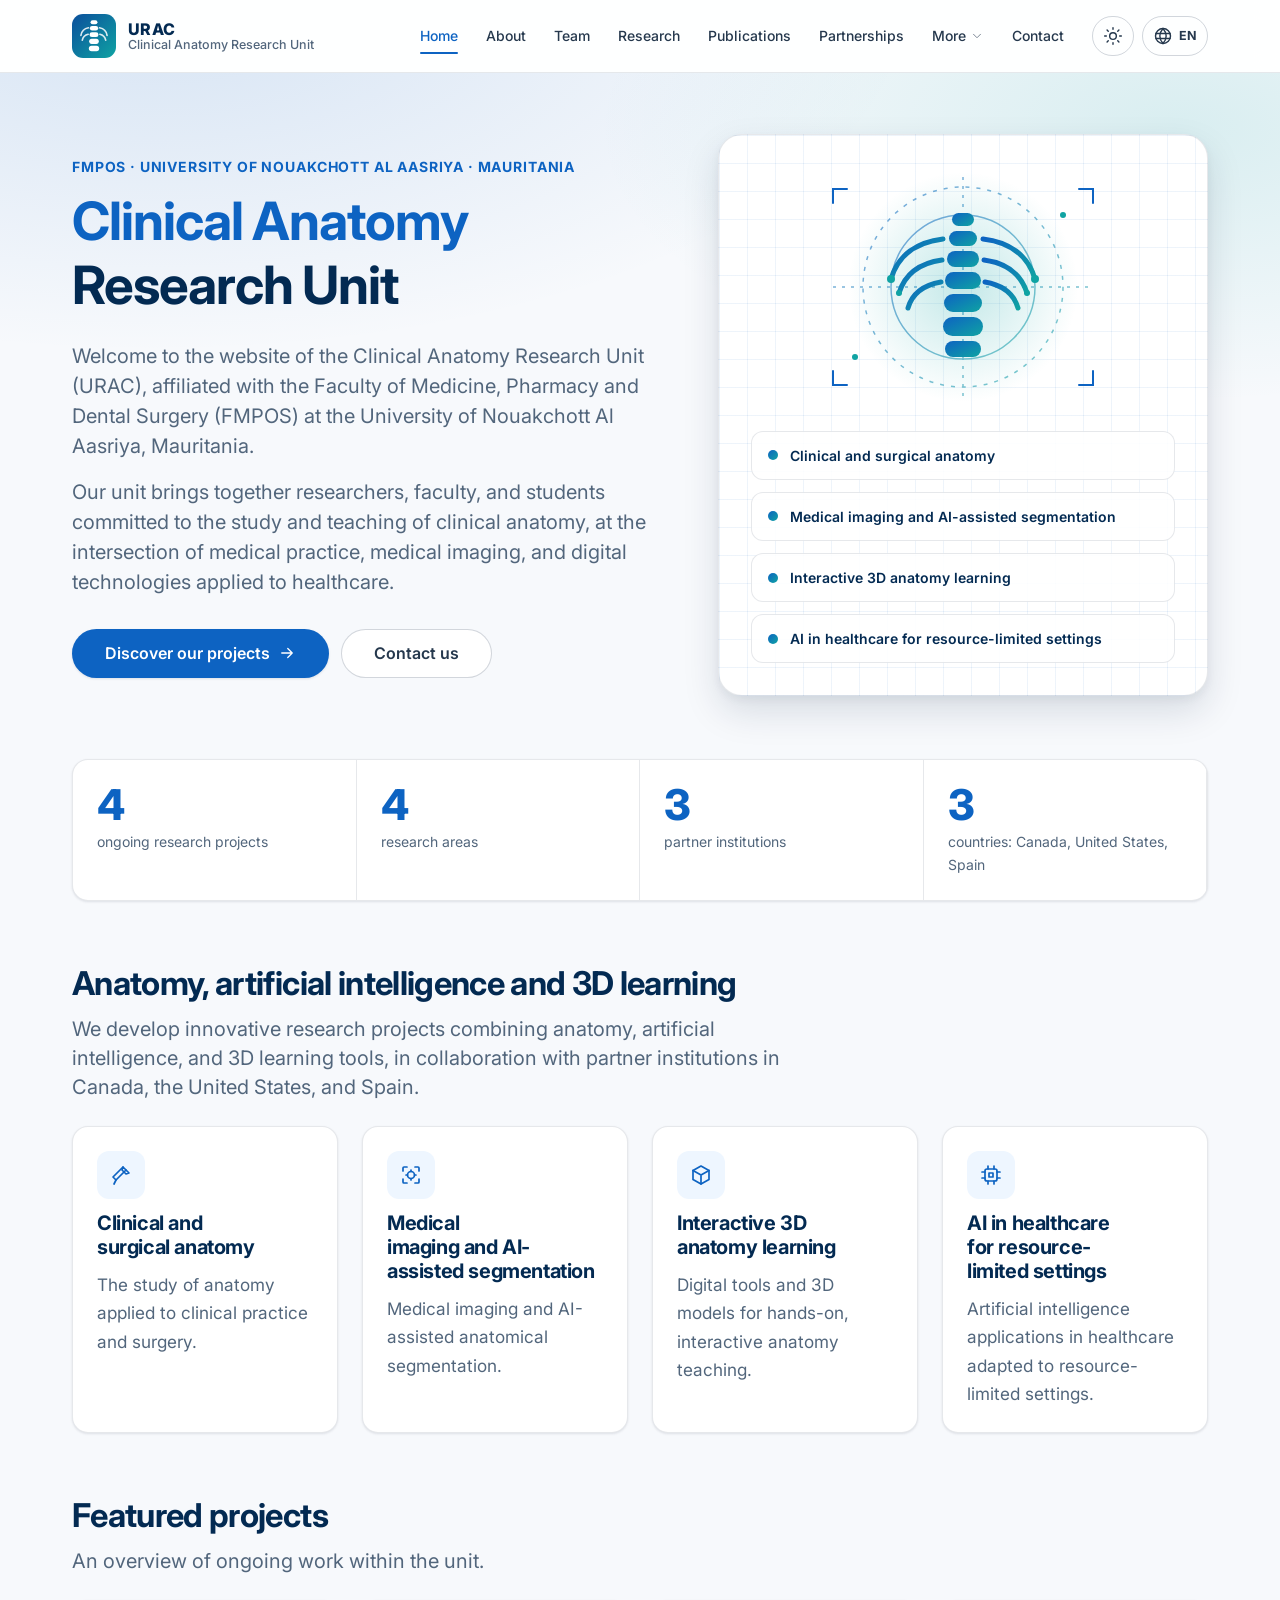
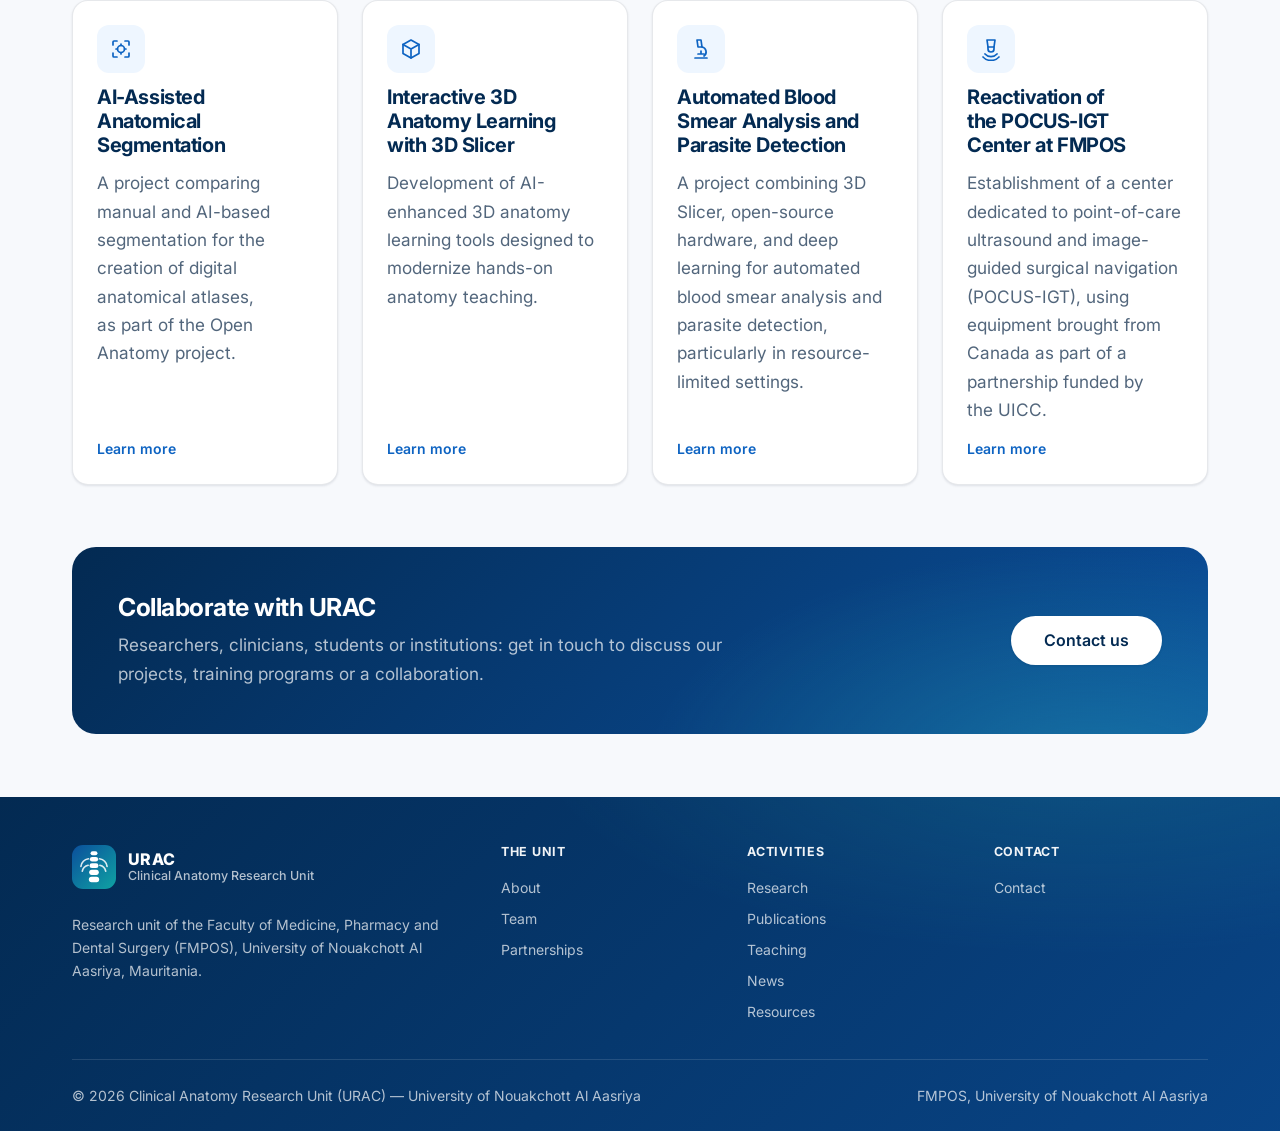
==== index.html @ b19d693f "Add bilingual (FR/EN) responsive website for URAC clinical anatomy unit Static site inspired by the " ====
<!doctype html>
<html lang="fr">
    <head>
        <meta charset="UTF-8" />
        <meta name="viewport" content="width=device-width, initial-scale=1" />
        <title>URAC — Unité de Recherche en Anatomie Clinique</title>
        <meta name="description" content="Unité de Recherche en Anatomie Clinique (URAC) — FMPOS, Université de Nouakchott Al Aasriya, Mauritanie." />
        <meta name="theme-color" content="#032a52" />
        <meta property="og:title" content="URAC — Unité de Recherche en Anatomie Clinique" />
        <meta property="og:description" content="Unité de Recherche en Anatomie Clinique (URAC) — FMPOS, Université de Nouakchott Al Aasriya, Mauritanie." />
        <link rel="icon" type="image/svg+xml" href="assets/img/favicon.svg" />
        <link rel="preconnect" href="https://fonts.googleapis.com" />
        <link rel="preconnect" href="https://fonts.gstatic.com" crossorigin />
        <link href="https://fonts.googleapis.com/css2?family=Inter:wght@400;500;600;700;800&display=swap" rel="stylesheet" />
        <link rel="stylesheet" href="assets/css/style.css" />
        <script>
            (function () {
                var theme = 'light';
                try {
                    var s = localStorage.getItem('urac_theme');
                    if (s === 'dark' || s === 'light') theme = s;
                    else if (window.matchMedia('(prefers-color-scheme: dark)').matches) theme = 'dark';
                } catch (e) {}
                document.documentElement.dataset.theme = theme;
            })();
        </script>
    </head>
    <body class="is-loading" data-page="home" data-title="home.title">
        <div id="site-header"></div>

        <main id="main" class="page">
            <section class="hero">
                <div class="container split" style="--split: 1.1fr 0.9fr">
                    <div>
                        <p class="eyebrow" data-i18n="home.eyebrow"></p>
                        <h1 class="hero__title" data-i18n="home.heroTitle"></h1>
                        <p class="hero__lead" data-i18n="home.heroLead"></p>
                        <p class="hero__lead" data-i18n="home.heroLead2"></p>
                        <div class="cluster">
                            <a class="btn" href="research.html"><span data-i18n="home.ctaProjects"></span><span data-icon="arrow"></span></a>
                            <a class="btn-ghost" href="contact.html" data-i18n="home.ctaContact"></a>
                        </div>
                    </div>
                    <aside class="hero-panel" aria-labelledby="panel-title">
                        <img class="hero-panel__art" src="assets/img/hero.svg" alt="" width="340" height="240" />
                        <h2 id="panel-title" class="visually-hidden" data-i18n="home.panelTitle"></h2>
                        <ul class="hero-panel__list">
                            <li><span class="dot"></span><span data-i18n="about.axes.a1.title"></span></li>
                            <li><span class="dot"></span><span data-i18n="about.axes.a2.title"></span></li>
                            <li><span class="dot"></span><span data-i18n="about.axes.a3.title"></span></li>
                            <li><span class="dot"></span><span data-i18n="about.axes.a4.title"></span></li>
                        </ul>
                    </aside>
                </div>
            </section>

            <div class="container">
                <section class="section reveal">
                    <ul class="stat-strip">
                        <li><span class="stat-strip__value">4</span><span class="stat-strip__label" data-i18n="home.stats.projects"></span></li>
                        <li><span class="stat-strip__value">4</span><span class="stat-strip__label" data-i18n="home.stats.axes"></span></li>
                        <li><span class="stat-strip__value">3</span><span class="stat-strip__label" data-i18n="home.stats.partners"></span></li>
                        <li><span class="stat-strip__value">3</span><span class="stat-strip__label" data-i18n="home.stats.countries"></span></li>
                    </ul>
                </section>

                <section class="section">
                    <div class="section__head">
                        <h2 class="section__title" data-i18n="home.introTitle"></h2>
                        <p class="section__lead" data-i18n="home.introLead"></p>
                    </div>
                    <div class="grid" style="--col-min: 15rem">
                        <article class="card reveal">
                            <span class="card__icon" data-icon="scalpel"></span>
                            <h3 class="card__title" data-i18n="about.axes.a1.title"></h3>
                            <p class="card__text" data-i18n="about.axes.a1.text"></p>
                        </article>
                        <article class="card reveal">
                            <span class="card__icon" data-icon="scan"></span>
                            <h3 class="card__title" data-i18n="about.axes.a2.title"></h3>
                            <p class="card__text" data-i18n="about.axes.a2.text"></p>
                        </article>
                        <article class="card reveal">
                            <span class="card__icon" data-icon="cube"></span>
                            <h3 class="card__title" data-i18n="about.axes.a3.title"></h3>
                            <p class="card__text" data-i18n="about.axes.a3.text"></p>
                        </article>
                        <article class="card reveal">
                            <span class="card__icon" data-icon="ai"></span>
                            <h3 class="card__title" data-i18n="about.axes.a4.title"></h3>
                            <p class="card__text" data-i18n="about.axes.a4.text"></p>
                        </article>
                    </div>
                </section>

                <section class="section">
                    <div class="section__head">
                        <h2 class="section__title" data-i18n="home.projectsTitle"></h2>
                        <p class="section__lead" data-i18n="home.projectsLead"></p>
                    </div>
                    <div class="grid" style="--col-min: 16rem">
                        <a class="card reveal" href="research.html">
                            <span class="card__icon" data-icon="scan"></span>
                            <h3 class="card__title" data-i18n="research.p1.title"></h3>
                            <p class="card__text" data-i18n="research.p1.text"></p>
                            <span class="card__more" data-i18n="common.learnMore"></span>
                        </a>
                        <a class="card reveal" href="research.html">
                            <span class="card__icon" data-icon="cube"></span>
                            <h3 class="card__title" data-i18n="research.p2.title"></h3>
                            <p class="card__text" data-i18n="research.p2.text"></p>
                            <span class="card__more" data-i18n="common.learnMore"></span>
                        </a>
                        <a class="card reveal" href="research.html">
                            <span class="card__icon" data-icon="microscope"></span>
                            <h3 class="card__title" data-i18n="research.p3.title"></h3>
                            <p class="card__text" data-i18n="research.p3.text"></p>
                            <span class="card__more" data-i18n="common.learnMore"></span>
                        </a>
                        <a class="card reveal" href="research.html">
                            <span class="card__icon" data-icon="ultrasound"></span>
                            <h3 class="card__title" data-i18n="research.p4.title"></h3>
                            <p class="card__text" data-i18n="research.p4.text"></p>
                            <span class="card__more" data-i18n="common.learnMore"></span>
                        </a>
                    </div>
                </section>

                <section class="section reveal">
                    <div class="cta-band">
                        <div>
                            <h2 data-i18n="home.ctaTitle"></h2>
                            <p data-i18n="home.ctaText"></p>
                        </div>
                        <a class="btn" href="contact.html" data-i18n="home.ctaButton"></a>
                    </div>
                </section>
            </div>
        </main>

        <div id="site-footer"></div>

        <script src="assets/js/config.js"></script>
        <script src="assets/js/i18n.js"></script>
        <script src="assets/js/main.js"></script>
    </body>
</html>
---- assets/css/style.css ----
/* ==========================================================================
   URAC — Clinical Anatomy Research Unit
   Design tokens, layout and components
   ========================================================================== */

:root {
    --navy-950: #021a33;
    --navy-900: #032a52;
    --navy-800: #0a3a6b;
    --blue-700: #0b4f9c;
    --blue-600: #0d63c2;
    --blue-300: #8cc3ff;
    --blue-200: #bcdcff;
    --blue-50: #eef6ff;
    --teal-500: #0fa3a3;
    --teal-400: #2fc4c0;
    --coral-500: #d9534f;

    color-scheme: light;

    --color-bg: #f7f9fc;
    --color-bg-subtle: #eef2f7;
    --color-surface: #ffffff;
    --color-surface-raised: #ffffff;
    --color-border: rgb(10 30 60 / 10%);
    --color-border-strong: rgb(10 30 60 / 18%);
    --color-text: #25384d;
    --color-text-muted: #52667c;
    --color-text-subtle: #6b7c90;
    --color-heading: var(--navy-900);
    --color-primary: var(--blue-600);
    --color-primary-hover: var(--blue-700);
    --color-primary-contrast: #ffffff;
    --color-primary-soft: var(--blue-50);
    --color-primary-soft-border: rgb(13 99 194 / 24%);
    --color-accent: var(--teal-500);
    --color-focus: #3b8bf6;
    --color-band: var(--navy-900);
    --color-band-2: var(--blue-700);
    --color-band-text: rgb(255 255 255 / 94%);
    --color-band-text-muted: rgb(255 255 255 / 70%);
    --color-grid-line: rgb(13 99 194 / 7%);
    --color-placeholder: #9a6a00;

    --shadow-xs: 0 1px 2px rgb(10 30 60 / 5%);
    --shadow-sm: 0 1px 3px rgb(10 30 60 / 7%), 0 1px 2px rgb(10 30 60 / 4%);
    --shadow-md: 0 6px 16px rgb(10 30 60 / 9%), 0 2px 4px rgb(10 30 60 / 4%);
    --shadow-lg: 0 16px 36px rgb(10 30 60 / 13%), 0 4px 8px rgb(10 30 60 / 5%);

    --font-sans: 'Inter', 'Segoe UI', system-ui, -apple-system, 'Noto Sans', sans-serif;

    --text-xs: 0.78rem;
    --text-sm: 0.875rem;
    --text-base: 1rem;
    --text-md: clamp(1rem, 0.96rem + 0.2vw, 1.075rem);
    --text-lg: clamp(1.1rem, 1.05rem + 0.28vw, 1.25rem);
    --text-xl: clamp(1.25rem, 1.15rem + 0.55vw, 1.55rem);
    --text-2xl: clamp(1.5rem, 1.3rem + 1vw, 2.05rem);
    --text-3xl: clamp(1.8rem, 1.45rem + 1.75vw, 2.65rem);
    --text-4xl: clamp(2rem, 1.5rem + 2.6vw, 3.3rem);

    --measure: 68ch;
    --space-1: 0.25rem;
    --space-2: 0.5rem;
    --space-3: 0.75rem;
    --space-4: 1rem;
    --space-5: 1.5rem;
    --space-6: 2rem;
    --space-7: 2.5rem;
    --space-8: 3rem;
    --section-gap: clamp(2.25rem, 1.5rem + 3vw, 4rem);
    --page-gutter: clamp(1rem, 0.6rem + 2vw, 2rem);

    --radius-sm: 8px;
    --radius-md: 12px;
    --radius-lg: 16px;
    --radius-xl: 24px;
    --radius-pill: 999px;

    --ease-out: cubic-bezier(0.22, 1, 0.36, 1);
    --fast: 140ms;
    --base: 220ms;
    --slow: 320ms;

    --navbar-height: 72px;
}

:root[data-theme='dark'] {
    color-scheme: dark;

    --color-bg: #07111f;
    --color-bg-subtle: #0c1a2d;
    --color-surface: #101f35;
    --color-surface-raised: #15263f;
    --color-border: rgb(148 170 200 / 17%);
    --color-border-strong: rgb(148 170 200 / 30%);
    --color-text: #dbe6f3;
    --color-text-muted: #a2b4c9;
    --color-text-subtle: #8b9db3;
    --color-heading: #eef4fb;
    --color-primary: var(--blue-300);
    --color-primary-hover: var(--blue-200);
    --color-primary-contrast: var(--navy-950);
    --color-primary-soft: rgb(140 195 255 / 12%);
    --color-primary-soft-border: rgb(140 195 255 / 30%);
    --color-accent: var(--teal-400);
    --color-band: #050d18;
    --color-band-2: #0b2a4d;
    --color-grid-line: rgb(140 195 255 / 7%);
    --color-placeholder: #f2c14e;

    --shadow-xs: 0 1px 2px rgb(0 0 0 / 40%);
    --shadow-sm: 0 1px 3px rgb(0 0 0 / 45%);
    --shadow-md: 0 6px 16px rgb(0 0 0 / 50%);
    --shadow-lg: 0 16px 36px rgb(0 0 0 / 55%);
}

/* ---------- Base ---------- */

*,
*::before,
*::after {
    box-sizing: border-box;
}

html {
    scroll-padding-top: calc(var(--navbar-height) + var(--space-4));
    -webkit-text-size-adjust: 100%;
}

body {
    display: flex;
    flex-direction: column;
    min-height: 100vh;
    min-height: 100svh;
    margin: 0;
    overflow-x: hidden;
    background-color: var(--color-bg);
    color: var(--color-text);
    font-family: var(--font-sans);
    font-size: var(--text-md);
    line-height: 1.65;
    -webkit-font-smoothing: antialiased;
}

body.is-loading main {
    opacity: 0;
}

main {
    transition: opacity var(--base) var(--ease-out);
}

h1,
h2,
h3,
h4 {
    margin: 0 0 var(--space-4);
    color: var(--color-heading);
    font-weight: 700;
    line-height: 1.2;
    letter-spacing: -0.02em;
    text-wrap: balance;
}

h1 { font-size: var(--text-3xl); }
h2 { font-size: var(--text-2xl); }
h3 { font-size: var(--text-lg); }

p {
    margin: 0 0 var(--space-4);
    text-wrap: pretty;
}

p:last-child {
    margin-bottom: 0;
}

a {
    color: var(--color-primary);
    text-decoration: none;
    transition: color var(--fast) var(--ease-out);
}

a:hover {
    color: var(--color-primary-hover);
    text-decoration: underline;
    text-underline-offset: 0.2em;
}

img,
svg {
    display: block;
    max-width: 100%;
}

button,
input,
textarea,
select {
    font: inherit;
    color: inherit;
}

button {
    cursor: pointer;
}

:focus-visible {
    border-radius: 4px;
    outline: 2px solid var(--color-focus);
    outline-offset: 2px;
}

::selection {
    background-color: color-mix(in srgb, var(--color-primary) 22%, transparent);
}

.skip-link {
    position: absolute;
    top: var(--space-2);
    left: var(--space-2);
    z-index: 3000;
    padding: var(--space-3) var(--space-5);
    border-radius: var(--radius-sm);
    background: var(--color-primary);
    color: var(--color-primary-contrast);
    font-weight: 600;
    transform: translateY(-200%);
    transition: transform var(--base) var(--ease-out);
}

.skip-link:focus-visible {
    color: var(--color-primary-contrast);
    transform: translateY(0);
}

.visually-hidden {
    position: absolute !important;
    width: 1px;
    height: 1px;
    overflow: hidden;
    clip-path: inset(50%);
    white-space: nowrap;
}

.placeholder {
    color: var(--color-placeholder);
    font-style: italic;
}

/* ---------- Layout ---------- */

.container {
    width: 100%;
    max-width: 1200px;
    margin-inline: auto;
    padding-inline: var(--page-gutter);
}

.page {
    flex: 1 0 auto;
    padding-bottom: var(--section-gap);
}

.section {
    margin-bottom: var(--section-gap);
}

.section:last-child {
    margin-bottom: 0;
}

.section__head {
    max-width: var(--measure);
    margin-bottom: var(--space-5);
}

.section__title {
    margin-bottom: var(--space-3);
}

.section__lead {
    margin: 0;
    color: var(--color-text-muted);
    font-size: var(--text-lg);
    line-height: 1.45;
}

.eyebrow {
    display: inline-block;
    margin-bottom: var(--space-3);
    color: var(--color-primary);
    font-size: var(--text-sm);
    font-weight: 700;
    letter-spacing: 0.06em;
    text-transform: uppercase;
}

.prose {
    max-width: var(--measure);
}

.cluster {
    display: flex;
    flex-wrap: wrap;
    align-items: center;
    gap: var(--space-3);
}

.grid {
    display: grid;
    gap: var(--space-5);
    grid-template-columns: repeat(auto-fill, minmax(min(var(--col-min, 17rem), 100%), 1fr));
}

.split {
    display: grid;
    align-items: center;
    gap: clamp(1.5rem, 1rem + 2.5vw, 3.5rem);
}

@media (min-width: 62em) {
    .split {
        grid-template-columns: var(--split, 1fr 1fr);
    }

    .split--top {
        align-items: start;
    }
}

/* ---------- Navbar ---------- */

.app-navbar {
    position: sticky;
    top: 0;
    z-index: 1100;
    border-bottom: 1px solid var(--color-border);
    background-color: color-mix(in srgb, var(--color-surface) 88%, transparent);
    backdrop-filter: saturate(180%) blur(12px);
    -webkit-backdrop-filter: saturate(180%) blur(12px);
}

.app-navbar__inner {
    display: flex;
    align-items: center;
    gap: var(--space-4);
    min-height: var(--navbar-height);
    padding-block: var(--space-2);
}

.brand {
    display: inline-flex;
    flex-shrink: 0;
    align-items: center;
    gap: var(--space-3);
    margin-right: auto;
    color: var(--color-heading);
}

.brand:hover {
    color: var(--color-heading);
    text-decoration: none;
}

.brand img {
    width: 44px;
    height: 44px;
}

.brand__wordmark {
    display: flex;
    flex-direction: column;
    font-size: var(--text-base);
    font-weight: 800;
    line-height: 1.15;
    letter-spacing: 0.02em;
}

.brand__wordmark span:last-child {
    max-width: 17rem;
    color: var(--color-text-muted);
    font-size: var(--text-xs);
    font-weight: 500;
    letter-spacing: 0;
}

.app-navbar__nav {
    display: flex;
    align-items: center;
    gap: var(--space-1);
    margin: 0;
    padding: 0;
    list-style: none;
}

.nav-link {
    position: relative;
    display: flex;
    align-items: center;
    gap: var(--space-1);
    width: 100%;
    padding: var(--space-2) var(--space-3);
    border: 0;
    border-radius: var(--radius-sm);
    background: none;
    color: var(--color-text);
    font-size: var(--text-sm);
    font-weight: 500;
    white-space: nowrap;
    transition:
        color var(--fast) var(--ease-out),
        background-color var(--fast) var(--ease-out);
}

.nav-link:hover {
    background-color: var(--color-primary-soft);
    color: var(--color-primary);
    text-decoration: none;
}

.nav-link::after {
    position: absolute;
    right: var(--space-3);
    bottom: 2px;
    left: var(--space-3);
    height: 2px;
    border-radius: 2px;
    background-color: var(--color-primary);
    content: '';
    opacity: 0;
    transform: scaleX(0.4);
    transition:
        opacity var(--base) var(--ease-out),
        transform var(--base) var(--ease-out);
}

.nav-link[aria-current='page'] {
    color: var(--color-primary);
}

.nav-link[aria-current='page']::after {
    opacity: 1;
    transform: scaleX(1);
}

.nav-link svg {
    width: 14px;
    height: 14px;
    opacity: 0.6;
    transition: transform var(--fast) var(--ease-out);
}

.nav-link[aria-expanded='true'] svg {
    transform: rotate(180deg);
}

.app-navbar__actions {
    display: flex;
    align-items: center;
    gap: var(--space-2);
}

.icon-button {
    display: inline-flex;
    flex-shrink: 0;
    align-items: center;
    justify-content: center;
    gap: 6px;
    min-width: 40px;
    height: 40px;
    padding: 0 10px;
    border: 1px solid var(--color-border-strong);
    border-radius: var(--radius-pill);
    background: transparent;
    color: var(--color-text);
    font-size: var(--text-xs);
    font-weight: 700;
    line-height: 0;
    transition:
        border-color var(--fast) var(--ease-out),
        background-color var(--fast) var(--ease-out),
        color var(--fast) var(--ease-out);
}

.icon-button:hover {
    border-color: var(--color-primary);
    background-color: var(--color-primary-soft);
    color: var(--color-primary);
}

.icon-button svg {
    width: 20px;
    height: 20px;
}

.theme-toggle .icon-moon,
:root[data-theme='dark'] .theme-toggle .icon-sun {
    display: none;
}

:root[data-theme='dark'] .theme-toggle .icon-moon {
    display: block;
}

.dropdown {
    position: relative;
}

.menu {
    position: absolute;
    top: calc(100% + var(--space-2));
    right: 0;
    z-index: 1200;
    display: none;
    min-width: 12rem;
    margin: 0;
    padding: var(--space-2);
    border: 1px solid var(--color-border);
    border-radius: var(--radius-md);
    background-color: var(--color-surface-raised);
    box-shadow: var(--shadow-lg);
    list-style: none;
    animation: menu-in var(--base) var(--ease-out);
}

.menu[data-open='true'] {
    display: block;
}

.menu--left {
    right: auto;
    left: 0;
    min-width: 15rem;
}

@keyframes menu-in {
    from { opacity: 0; transform: translateY(-6px); }
    to { opacity: 1; transform: translateY(0); }
}

.menu__item {
    display: flex;
    align-items: center;
    gap: var(--space-3);
    width: 100%;
    padding: var(--space-2) var(--space-3);
    border: 0;
    border-radius: var(--radius-sm);
    background: none;
    color: var(--color-text);
    font-size: var(--text-sm);
    text-align: start;
}

.menu__item:hover,
.menu__item[aria-current='page'],
.menu__item[aria-checked='true'] {
    background-color: var(--color-primary-soft);
    color: var(--color-primary);
    text-decoration: none;
}

.menu__item[aria-checked='true'],
.menu__item[aria-current='page'] {
    font-weight: 600;
}

.menu__check {
    width: 16px;
    height: 16px;
    margin-left: auto;
    opacity: 0;
}

.menu__item[aria-checked='true'] .menu__check {
    opacity: 1;
}

.nav-toggle {
    display: none;
}

@media (min-width: 72em) {
    .app-navbar__collapse {
        display: flex;
    }

    .app-navbar__collapse > div {
        display: contents;
    }
}

@media (max-width: 71.99em) {
    .nav-toggle {
        display: inline-flex;
    }

    .app-navbar__collapse {
        position: absolute;
        top: 100%;
        right: 0;
        left: 0;
        display: grid;
        grid-template-rows: 0fr;
        max-height: calc(100svh - var(--navbar-height));
        overflow-y: auto;
        border-bottom: 1px solid transparent;
        background-color: var(--color-surface);
        transition:
            grid-template-rows var(--slow) var(--ease-out),
            border-color var(--slow) var(--ease-out);
    }

    .app-navbar__collapse > div {
        overflow: hidden;
    }

    .app-navbar__collapse[data-open='true'] {
        border-bottom-color: var(--color-border);
        box-shadow: var(--shadow-lg);
        grid-template-rows: 1fr;
    }

    .app-navbar__nav {
        flex-direction: column;
        align-items: stretch;
        gap: 0;
        padding: var(--space-3) var(--page-gutter) var(--space-5);
    }

    .nav-link {
        padding: var(--space-3);
        font-size: var(--text-base);
    }

    .nav-link::after {
        display: none;
    }

    .nav-link[aria-current='page'] {
        background-color: var(--color-primary-soft);
    }

    .menu--left {
        position: static;
        min-width: 0;
        margin: var(--space-1) 0 0 var(--space-4);
        box-shadow: none;
        animation: none;
    }
}

@media (max-width: 30em) {
    .brand__wordmark span:last-child {
        display: none;
    }

    .brand img {
        width: 38px;
        height: 38px;
    }
}

/* ---------- Buttons ---------- */

.btn,
.btn-ghost {
    display: inline-flex;
    align-items: center;
    justify-content: center;
    gap: var(--space-2);
    padding: var(--space-3) var(--space-6);
    border: 1px solid transparent;
    border-radius: var(--radius-pill);
    font-size: var(--text-base);
    font-weight: 600;
    line-height: 1.4;
    transition:
        background-color var(--fast) var(--ease-out),
        border-color var(--fast) var(--ease-out),
        color var(--fast) var(--ease-out),
        transform var(--fast) var(--ease-out),
        box-shadow var(--fast) var(--ease-out);
}

.btn {
    background-color: var(--color-primary);
    box-shadow: var(--shadow-sm);
    color: var(--color-primary-contrast);
}

.btn:hover {
    background-color: var(--color-primary-hover);
    box-shadow: var(--shadow-md);
    color: var(--color-primary-contrast);
    text-decoration: none;
    transform: translateY(-2px);
}

.btn-ghost {
    border-color: var(--color-border-strong);
    background-color: var(--color-surface);
    color: var(--color-text);
}

.btn-ghost:hover {
    border-color: var(--color-primary);
    color: var(--color-primary);
    text-decoration: none;
    transform: translateY(-2px);
}

.btn svg,
.btn-ghost svg {
    width: 18px;
    height: 18px;
}

@media (max-width: 30em) {
    .cluster > .btn,
    .cluster > .btn-ghost {
        flex: 1 1 100%;
    }
}

/* ---------- Hero ---------- */

.hero {
    padding-block: clamp(2rem, 1.4rem + 3vw, 4rem) var(--section-gap);
    background:
        radial-gradient(70rem 32rem at 12% -10%, color-mix(in srgb, var(--color-primary) 14%, transparent), transparent 68%),
        radial-gradient(55rem 26rem at 92% 8%, color-mix(in srgb, var(--color-accent) 13%, transparent), transparent 66%);
}

.hero__title {
    margin-bottom: var(--space-5);
    font-size: var(--text-4xl);
}

.hero__title span {
    color: var(--color-primary);
}

.hero__lead {
    max-width: 60ch;
    margin-bottom: var(--space-4);
    color: var(--color-text-muted);
    font-size: var(--text-lg);
    line-height: 1.5;
}

.hero .cluster {
    margin-top: var(--space-6);
}

.hero-panel {
    position: relative;
    padding: clamp(1.25rem, 1rem + 1.5vw, 2rem);
    overflow: hidden;
    border: 1px solid var(--color-border);
    border-radius: var(--radius-xl);
    background:
        linear-gradient(var(--color-grid-line) 1px, transparent 1px) 0 0 / 28px 28px,
        linear-gradient(90deg, var(--color-grid-line) 1px, transparent 1px) 0 0 / 28px 28px,
        var(--color-surface);
    box-shadow: var(--shadow-lg);
}

.hero-panel__art {
    width: 100%;
    max-width: 340px;
    margin: 0 auto var(--space-5);
}

.hero-panel__list {
    display: grid;
    gap: var(--space-3);
    margin: 0;
    padding: 0;
    list-style: none;
}

.hero-panel__list li {
    display: flex;
    align-items: center;
    gap: var(--space-3);
    padding: var(--space-3) var(--space-4);
    border: 1px solid var(--color-border);
    border-radius: var(--radius-md);
    background-color: color-mix(in srgb, var(--color-surface) 85%, transparent);
    font-size: var(--text-sm);
    font-weight: 600;
    color: var(--color-heading);
}

.hero-panel__list .dot {
    flex-shrink: 0;
    width: 10px;
    height: 10px;
    border-radius: 50%;
    background: linear-gradient(135deg, var(--color-primary), var(--color-accent));
}

/* ---------- Page header ---------- */

.page-header {
    margin-bottom: var(--section-gap);
    padding-block: clamp(2rem, 1.3rem + 3vw, 3.5rem);
    border-bottom: 1px solid var(--color-border);
    background:
        radial-gradient(80rem 28rem at 15% -20%, color-mix(in srgb, var(--color-primary) 13%, transparent), transparent 70%),
        var(--color-bg-subtle);
}

.page-header__title {
    max-width: 24ch;
    margin-bottom: 0;
    font-size: var(--text-4xl);
}

.page-header__lead {
    max-width: var(--measure);
    margin: var(--space-4) 0 0;
    color: var(--color-text-muted);
    font-size: var(--text-lg);
    line-height: 1.45;
}

/* ---------- Components ---------- */

.stat-strip {
    display: grid;
    grid-template-columns: repeat(auto-fit, minmax(min(12rem, 100%), 1fr));
    margin: 0;
    padding: 0;
    overflow: hidden;
    border: 1px solid var(--color-border);
    border-radius: var(--radius-lg);
    background-color: var(--color-surface);
    box-shadow: var(--shadow-sm);
    list-style: none;
}

.stat-strip li {
    display: flex;
    flex-direction: column;
    gap: var(--space-1);
    padding: var(--space-5);
    border-inline-end: 1px solid var(--color-border);
    border-bottom: 1px solid var(--color-border);
    margin-bottom: -1px;
}

.stat-strip__value {
    color: var(--color-primary);
    font-size: var(--text-3xl);
    font-weight: 800;
    line-height: 1;
}

.stat-strip__label {
    color: var(--color-text-muted);
    font-size: var(--text-sm);
}

.card {
    display: flex;
    flex-direction: column;
    gap: var(--space-3);
    padding: var(--space-5);
    border: 1px solid var(--color-border);
    border-radius: var(--radius-lg);
    background-color: var(--color-surface);
    box-shadow: var(--shadow-sm);
    color: inherit;
    transition:
        transform var(--base) var(--ease-out),
        box-shadow var(--base) var(--ease-out),
        border-color var(--base) var(--ease-out);
}

a.card:hover,
.card--hover:hover {
    border-color: var(--color-primary-soft-border);
    box-shadow: var(--shadow-lg);
    color: inherit;
    text-decoration: none;
    transform: translateY(-4px);
}

.card__icon {
    display: inline-flex;
    align-items: center;
    justify-content: center;
    width: 48px;
    height: 48px;
    border-radius: var(--radius-md);
    background-color: var(--color-primary-soft);
    color: var(--color-primary);
}

.card__icon svg {
    width: 24px;
    height: 24px;
}

.card__title {
    margin: 0;
    font-size: var(--text-lg);
}

.card__text {
    margin: 0;
    color: var(--color-text-muted);
}

.card__meta {
    color: var(--color-text-subtle);
    font-size: var(--text-sm);
}

.card__more {
    margin-top: auto;
    color: var(--color-primary);
    font-size: var(--text-sm);
    font-weight: 600;
}

.tag {
    align-self: flex-start;
    padding: 2px 10px;
    border: 1px solid var(--color-primary-soft-border);
    border-radius: var(--radius-pill);
    background-color: var(--color-primary-soft);
    color: var(--color-primary);
    font-size: var(--text-xs);
    font-weight: 700;
    letter-spacing: 0.04em;
    text-transform: uppercase;
}

.surface {
    padding: clamp(1.25rem, 1rem + 1.2vw, 2rem);
    border: 1px solid var(--color-border);
    border-radius: var(--radius-lg);
    background-color: var(--color-surface);
    box-shadow: var(--shadow-sm);
}

.checklist {
    margin: 0;
    padding: 0;
    list-style: none;
}

.checklist li {
    position: relative;
    padding: var(--space-3) 0 var(--space-3) 2.25rem;
    border-bottom: 1px solid var(--color-border);
}

.checklist li:last-child {
    border-bottom: 0;
}

.checklist li::before {
    position: absolute;
    top: calc(var(--space-3) + 3px);
    left: 0;
    display: flex;
    align-items: center;
    justify-content: center;
    width: 22px;
    height: 22px;
    border-radius: 50%;
    background-color: var(--color-primary-soft);
    color: var(--color-primary);
    content: '✓';
    font-size: 0.7rem;
    font-weight: 800;
}

.timeline {
    margin: 0;
    padding: 0;
    list-style: none;
}

.timeline__item {
    margin: 0 0 var(--space-4);
    padding: var(--space-5);
    border: 1px solid var(--color-border);
    border-inline-start: 3px solid var(--color-primary);
    border-radius: var(--radius-md);
    background-color: var(--color-surface);
    box-shadow: var(--shadow-xs);
    transition: box-shadow var(--base) var(--ease-out);
}

.timeline__item:hover {
    box-shadow: var(--shadow-md);
}

.timeline__item:last-child {
    margin-bottom: 0;
}

.timeline__item h3 {
    margin-bottom: var(--space-2);
}

.timeline__item p {
    color: var(--color-text-muted);
}

.callout {
    padding: var(--space-4) var(--space-5);
    border: 1px dashed var(--color-primary-soft-border);
    border-radius: var(--radius-md);
    background-color: var(--color-primary-soft);
    color: var(--color-text);
    font-size: var(--text-sm);
}

.cta-band {
    display: flex;
    flex-wrap: wrap;
    align-items: center;
    justify-content: space-between;
    gap: var(--space-6);
    padding: clamp(1.75rem, 1.3rem + 2vw, 3rem);
    border-radius: var(--radius-xl);
    background:
        radial-gradient(40rem 20rem at 90% 120%, rgb(47 196 192 / 30%), transparent 70%),
        linear-gradient(135deg, var(--color-band) 0%, var(--color-band-2) 100%);
    color: var(--color-band-text);
}

.cta-band h2 {
    margin-bottom: var(--space-2);
    color: #fff;
    font-size: var(--text-xl);
}

.cta-band p {
    max-width: 56ch;
    margin: 0;
    color: var(--color-band-text-muted);
}

.cta-band .btn {
    background-color: #fff;
    color: var(--navy-900);
}

.cta-band .btn:hover {
    background-color: var(--blue-50);
    color: var(--navy-900);
}

/* Team */

.person {
    display: flex;
    gap: var(--space-5);
    align-items: flex-start;
}

.avatar {
    display: inline-flex;
    flex-shrink: 0;
    align-items: center;
    justify-content: center;
    width: 96px;
    height: 96px;
    border-radius: 50%;
    background: linear-gradient(135deg, var(--color-primary), var(--color-accent));
    color: #fff;
    font-size: 1.9rem;
    font-weight: 800;
    letter-spacing: 0.02em;
    box-shadow: var(--shadow-md);
}

.avatar--sm {
    width: 52px;
    height: 52px;
    font-size: 1.05rem;
}

.person__name {
    margin-bottom: var(--space-1);
    font-size: var(--text-xl);
}

.person__role {
    margin-bottom: var(--space-2);
    color: var(--color-primary);
    font-weight: 600;
}

.person__meta {
    color: var(--color-text-muted);
}

@media (max-width: 36em) {
    .person {
        flex-direction: column;
    }
}

/* Partners */

.partner__flag {
    font-size: 2rem;
    line-height: 1;
}

/* Contact */

.contact-item {
    display: flex;
    gap: var(--space-4);
    align-items: flex-start;
    padding-block: var(--space-4);
    border-bottom: 1px solid var(--color-border);
}

.contact-item:first-child {
    padding-top: 0;
}

.contact-item:last-child {
    padding-bottom: 0;
    border-bottom: 0;
}

.contact-item .card__icon {
    flex-shrink: 0;
    width: 42px;
    height: 42px;
}

.contact-item__label {
    display: block;
    color: var(--color-text-subtle);
    font-size: var(--text-xs);
    font-weight: 700;
    letter-spacing: 0.05em;
    text-transform: uppercase;
}

.contact-item__value {
    color: var(--color-heading);
    font-weight: 600;
    overflow-wrap: anywhere;
}

.form {
    display: grid;
    gap: var(--space-4);
}

.form__row {
    display: grid;
    gap: var(--space-4);
    grid-template-columns: repeat(auto-fit, minmax(min(14rem, 100%), 1fr));
}

.field {
    display: grid;
    gap: var(--space-1);
}

.field label {
    color: var(--color-heading);
    font-size: var(--text-sm);
    font-weight: 600;
}

.field input,
.field textarea {
    width: 100%;
    padding: var(--space-3) var(--space-4);
    border: 1px solid var(--color-border-strong);
    border-radius: var(--radius-sm);
    background-color: var(--color-bg);
    transition: border-color var(--fast) var(--ease-out), box-shadow var(--fast) var(--ease-out);
}

.field input:focus,
.field textarea:focus {
    border-color: var(--color-primary);
    outline: none;
    box-shadow: 0 0 0 3px color-mix(in srgb, var(--color-primary) 20%, transparent);
}

.field textarea {
    min-height: 9rem;
    resize: vertical;
}

.form__note {
    margin: 0;
    color: var(--color-text-subtle);
    font-size: var(--text-sm);
}

.form .btn {
    justify-self: start;
}

/* 404 */

.not-found {
    padding-block: clamp(3rem, 2rem + 6vw, 7rem);
    text-align: center;
}

.not-found__code {
    margin: 0;
    background: linear-gradient(135deg, var(--color-primary), var(--color-accent));
    -webkit-background-clip: text;
    background-clip: text;
    color: transparent;
    font-size: clamp(4rem, 3rem + 8vw, 8rem);
    font-weight: 800;
    line-height: 1;
}

/* ---------- Footer ---------- */

.site-footer {
    margin-top: auto;
    background:
        radial-gradient(50rem 20rem at 85% -20%, rgb(47 196 192 / 18%), transparent 70%),
        linear-gradient(135deg, var(--color-band) 0%, var(--color-band-2) 140%);
    color: var(--color-band-text);
}

.site-footer__inner {
    display: grid;
    gap: var(--space-7);
    padding-block: var(--space-8) var(--space-6);
}

@media (min-width: 62em) {
    .site-footer__inner {
        grid-template-columns: 1.1fr 2fr;
    }
}

.site-footer .brand {
    color: #fff;
}

.site-footer .brand__wordmark span:last-child {
    display: block;
    color: var(--color-band-text-muted);
}

.site-footer__tagline {
    max-width: 42ch;
    margin-top: var(--space-4);
    color: var(--color-band-text-muted);
    font-size: var(--text-sm);
}

.site-footer__columns {
    display: grid;
    gap: var(--space-6);
    grid-template-columns: repeat(auto-fit, minmax(min(10rem, 100%), 1fr));
}

.site-footer__heading {
    margin-bottom: var(--space-3);
    color: var(--color-band-text);
    font-size: var(--text-xs);
    font-weight: 700;
    letter-spacing: 0.06em;
    text-transform: uppercase;
}

.site-footer__nav {
    margin: 0;
    padding: 0;
    list-style: none;
}

.site-footer__nav a {
    display: block;
    padding: var(--space-1) 0;
    color: var(--color-band-text-muted);
    font-size: var(--text-sm);
}

.site-footer__nav a:hover {
    color: #fff;
}

.site-footer__bottom {
    display: flex;
    flex-wrap: wrap;
    justify-content: space-between;
    gap: var(--space-3);
    padding-block: var(--space-5);
    border-top: 1px solid rgb(255 255 255 / 12%);
    color: var(--color-band-text-muted);
    font-size: var(--text-sm);
}

.site-footer__bottom p {
    margin: 0;
}

/* ---------- Reveal on scroll ---------- */

.reveal {
    opacity: 0;
    transform: translateY(14px);
    transition:
        opacity 600ms var(--ease-out),
        transform 600ms var(--ease-out);
}

.reveal.is-visible {
    opacity: 1;
    transform: none;
}

@media (prefers-reduced-motion: reduce) {
    *,
    *::before,
    *::after {
        animation-duration: 0.01ms !important;
        transition-duration: 0.01ms !important;
    }

    .reveal {
        opacity: 1;
        transform: none;
    }
}

@media print {
    .app-navbar,
    .site-footer,
    .skip-link {
        display: none !important;
    }
}

a.card--static:hover {
    border-color: var(--color-border);
    box-shadow: var(--shadow-sm);
    transform: none;
}
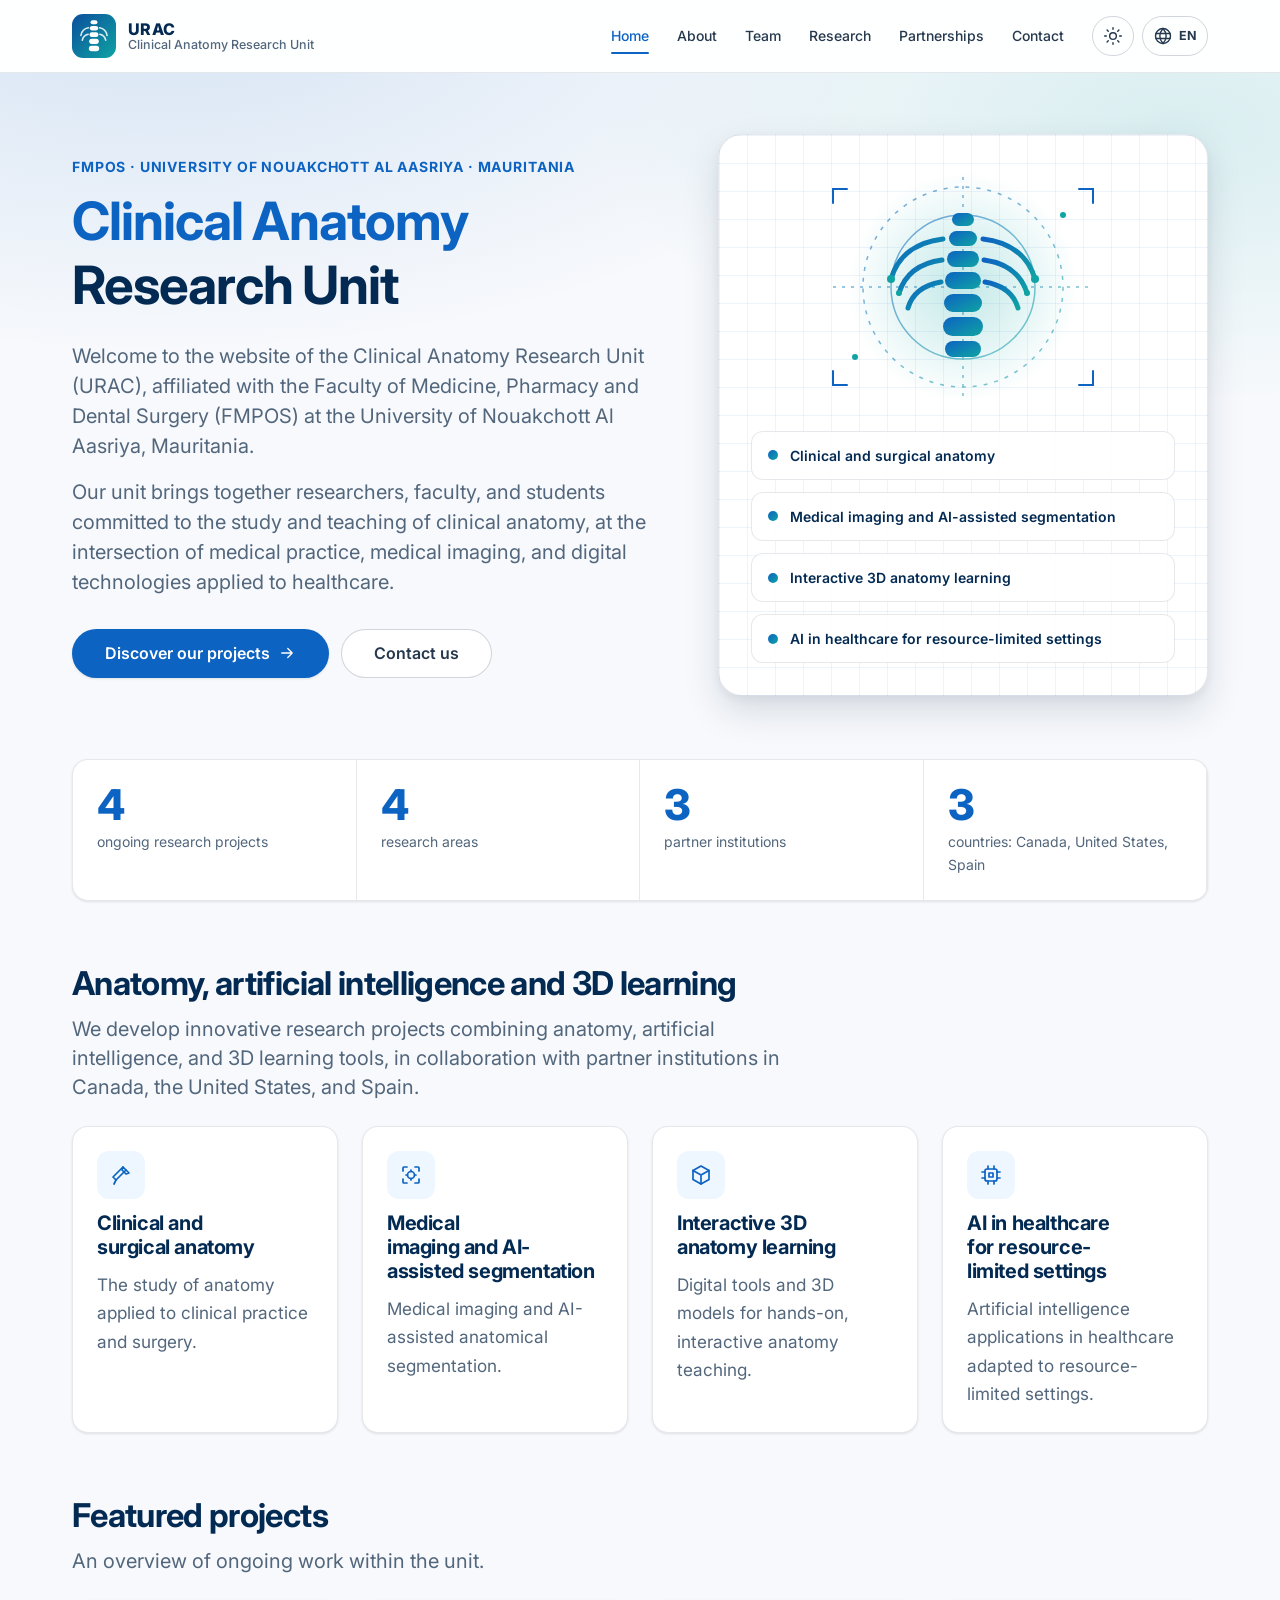
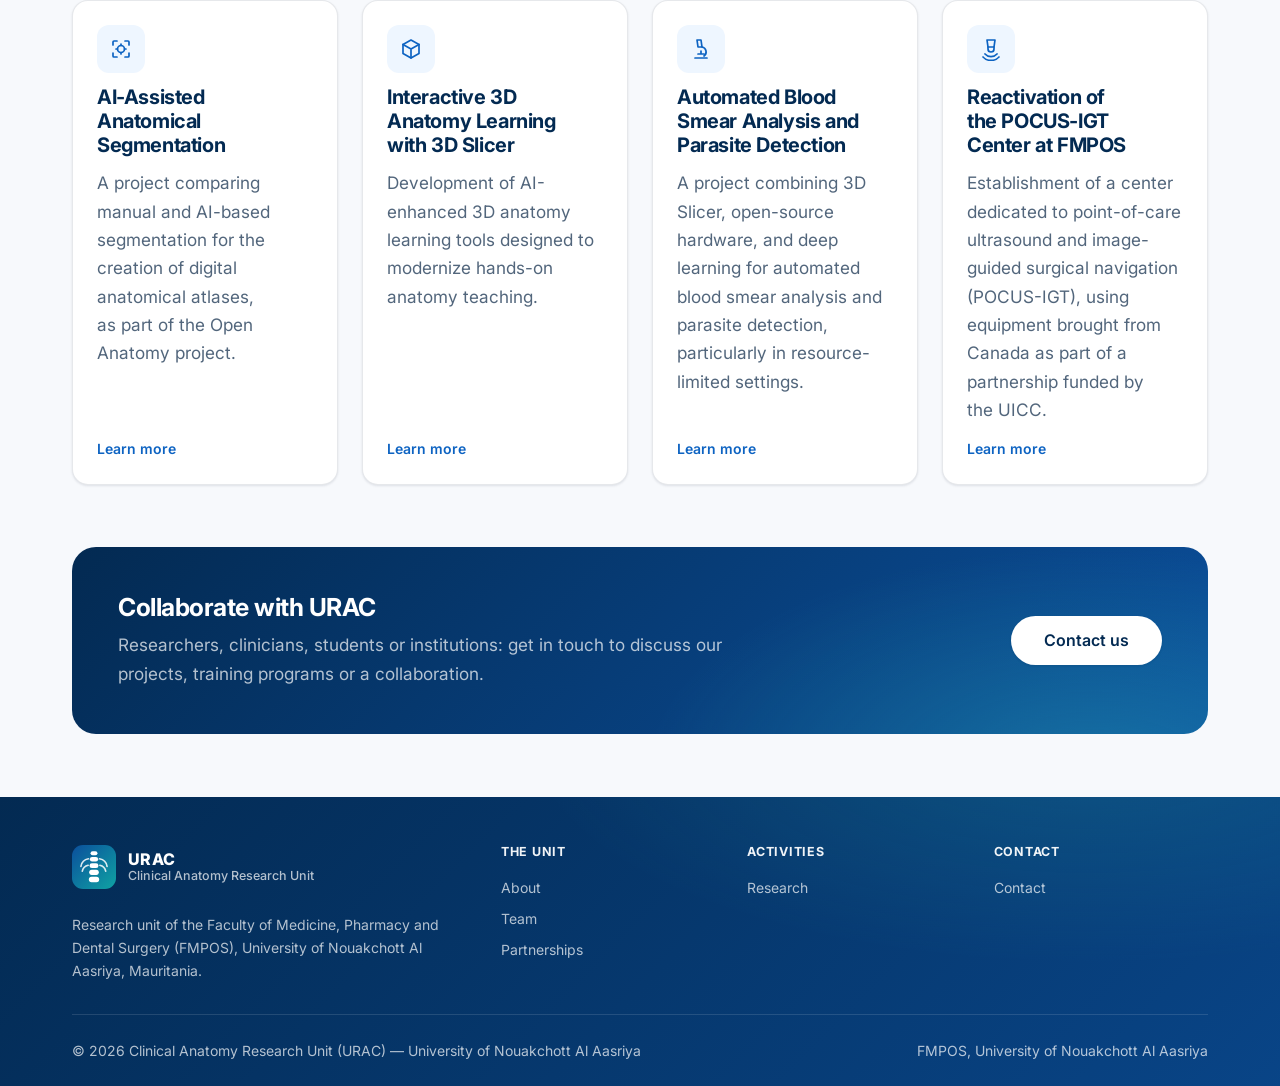
==== commit dfecdc06: "Simplify site into a single page with in-page views - Buttons now switch views without reloading (in" ====
--- a/index.html
+++ b/index.html
@@ -25,116 +25,363 @@
             })();
         </script>
     </head>
-    <body class="is-loading" data-page="home" data-title="home.title">
+    <body class="is-loading">
         <div id="site-header"></div>
 
         <main id="main" class="page">
-            <section class="hero">
-                <div class="container split" style="--split: 1.1fr 0.9fr">
-                    <div>
-                        <p class="eyebrow" data-i18n="home.eyebrow"></p>
-                        <h1 class="hero__title" data-i18n="home.heroTitle"></h1>
-                        <p class="hero__lead" data-i18n="home.heroLead"></p>
-                        <p class="hero__lead" data-i18n="home.heroLead2"></p>
-                        <div class="cluster">
-                            <a class="btn" href="research.html"><span data-i18n="home.ctaProjects"></span><span data-icon="arrow"></span></a>
-                            <a class="btn-ghost" href="contact.html" data-i18n="home.ctaContact"></a>
-                        </div>
-                    </div>
-                    <aside class="hero-panel" aria-labelledby="panel-title">
-                        <img class="hero-panel__art" src="assets/img/hero.svg" alt="" width="340" height="240" />
-                        <h2 id="panel-title" class="visually-hidden" data-i18n="home.panelTitle"></h2>
-                        <ul class="hero-panel__list">
-                            <li><span class="dot"></span><span data-i18n="about.axes.a1.title"></span></li>
-                            <li><span class="dot"></span><span data-i18n="about.axes.a2.title"></span></li>
-                            <li><span class="dot"></span><span data-i18n="about.axes.a3.title"></span></li>
-                            <li><span class="dot"></span><span data-i18n="about.axes.a4.title"></span></li>
+            <div class="view" data-view="home" data-title="home.title">
+                <section class="hero">
+                    <div class="container split" style="--split: 1.1fr 0.9fr">
+                        <div>
+                            <p class="eyebrow" data-i18n="home.eyebrow"></p>
+                            <h1 class="hero__title" data-i18n="home.heroTitle"></h1>
+                            <p class="hero__lead" data-i18n="home.heroLead"></p>
+                            <p class="hero__lead" data-i18n="home.heroLead2"></p>
+                            <div class="cluster">
+                                <a class="btn" href="#research"><span data-i18n="home.ctaProjects"></span><span data-icon="arrow"></span></a>
+                                <a class="btn-ghost" href="#contact" data-i18n="home.ctaContact"></a>
+                            </div>
+                        </div>
+                        <aside class="hero-panel" aria-labelledby="panel-title">
+                            <img class="hero-panel__art" src="assets/img/hero.svg" alt="" width="340" height="240" />
+                            <h2 id="panel-title" class="visually-hidden" data-i18n="home.panelTitle"></h2>
+                            <ul class="hero-panel__list">
+                                <li><span class="dot"></span><span data-i18n="about.axes.a1.title"></span></li>
+                                <li><span class="dot"></span><span data-i18n="about.axes.a2.title"></span></li>
+                                <li><span class="dot"></span><span data-i18n="about.axes.a3.title"></span></li>
+                                <li><span class="dot"></span><span data-i18n="about.axes.a4.title"></span></li>
+                            </ul>
+                        </aside>
+                    </div>
+                </section>
+
+                <div class="container">
+                    <section class="section reveal">
+                        <ul class="stat-strip">
+                            <li><span class="stat-strip__value">4</span><span class="stat-strip__label" data-i18n="home.stats.projects"></span></li>
+                            <li><span class="stat-strip__value">4</span><span class="stat-strip__label" data-i18n="home.stats.axes"></span></li>
+                            <li><span class="stat-strip__value">3</span><span class="stat-strip__label" data-i18n="home.stats.partners"></span></li>
+                            <li><span class="stat-strip__value">3</span><span class="stat-strip__label" data-i18n="home.stats.countries"></span></li>
                         </ul>
-                    </aside>
-                </div>
-            </section>
-
-            <div class="container">
-                <section class="section reveal">
-                    <ul class="stat-strip">
-                        <li><span class="stat-strip__value">4</span><span class="stat-strip__label" data-i18n="home.stats.projects"></span></li>
-                        <li><span class="stat-strip__value">4</span><span class="stat-strip__label" data-i18n="home.stats.axes"></span></li>
-                        <li><span class="stat-strip__value">3</span><span class="stat-strip__label" data-i18n="home.stats.partners"></span></li>
-                        <li><span class="stat-strip__value">3</span><span class="stat-strip__label" data-i18n="home.stats.countries"></span></li>
-                    </ul>
-                </section>
-
-                <section class="section">
-                    <div class="section__head">
-                        <h2 class="section__title" data-i18n="home.introTitle"></h2>
-                        <p class="section__lead" data-i18n="home.introLead"></p>
-                    </div>
-                    <div class="grid" style="--col-min: 15rem">
-                        <article class="card reveal">
-                            <span class="card__icon" data-icon="scalpel"></span>
-                            <h3 class="card__title" data-i18n="about.axes.a1.title"></h3>
-                            <p class="card__text" data-i18n="about.axes.a1.text"></p>
+                    </section>
+
+                    <section class="section">
+                        <div class="section__head">
+                            <h2 class="section__title" data-i18n="home.introTitle"></h2>
+                            <p class="section__lead" data-i18n="home.introLead"></p>
+                        </div>
+                        <div class="grid" style="--col-min: 15rem">
+                            <article class="card reveal">
+                                <span class="card__icon" data-icon="scalpel"></span>
+                                <h3 class="card__title" data-i18n="about.axes.a1.title"></h3>
+                                <p class="card__text" data-i18n="about.axes.a1.text"></p>
+                            </article>
+                            <article class="card reveal">
+                                <span class="card__icon" data-icon="scan"></span>
+                                <h3 class="card__title" data-i18n="about.axes.a2.title"></h3>
+                                <p class="card__text" data-i18n="about.axes.a2.text"></p>
+                            </article>
+                            <article class="card reveal">
+                                <span class="card__icon" data-icon="cube"></span>
+                                <h3 class="card__title" data-i18n="about.axes.a3.title"></h3>
+                                <p class="card__text" data-i18n="about.axes.a3.text"></p>
+                            </article>
+                            <article class="card reveal">
+                                <span class="card__icon" data-icon="ai"></span>
+                                <h3 class="card__title" data-i18n="about.axes.a4.title"></h3>
+                                <p class="card__text" data-i18n="about.axes.a4.text"></p>
+                            </article>
+                        </div>
+                    </section>
+
+                    <section class="section">
+                        <div class="section__head">
+                            <h2 class="section__title" data-i18n="home.projectsTitle"></h2>
+                            <p class="section__lead" data-i18n="home.projectsLead"></p>
+                        </div>
+                        <div class="grid" style="--col-min: 16rem">
+                            <a class="card reveal" href="#research">
+                                <span class="card__icon" data-icon="scan"></span>
+                                <h3 class="card__title" data-i18n="research.p1.title"></h3>
+                                <p class="card__text" data-i18n="research.p1.text"></p>
+                                <span class="card__more" data-i18n="common.learnMore"></span>
+                            </a>
+                            <a class="card reveal" href="#research">
+                                <span class="card__icon" data-icon="cube"></span>
+                                <h3 class="card__title" data-i18n="research.p2.title"></h3>
+                                <p class="card__text" data-i18n="research.p2.text"></p>
+                                <span class="card__more" data-i18n="common.learnMore"></span>
+                            </a>
+                            <a class="card reveal" href="#research">
+                                <span class="card__icon" data-icon="microscope"></span>
+                                <h3 class="card__title" data-i18n="research.p3.title"></h3>
+                                <p class="card__text" data-i18n="research.p3.text"></p>
+                                <span class="card__more" data-i18n="common.learnMore"></span>
+                            </a>
+                            <a class="card reveal" href="#research">
+                                <span class="card__icon" data-icon="ultrasound"></span>
+                                <h3 class="card__title" data-i18n="research.p4.title"></h3>
+                                <p class="card__text" data-i18n="research.p4.text"></p>
+                                <span class="card__more" data-i18n="common.learnMore"></span>
+                            </a>
+                        </div>
+                    </section>
+
+                    <section class="section reveal">
+                        <div class="cta-band">
+                            <div>
+                                <h2 data-i18n="home.ctaTitle"></h2>
+                                <p data-i18n="home.ctaText"></p>
+                            </div>
+                            <a class="btn" href="#contact" data-i18n="home.ctaButton"></a>
+                        </div>
+                    </section>
+                </div>
+            </div>
+
+            <div class="view" data-view="about" data-title="about.title" hidden>
+                <div class="page-header">
+                    <div class="container">
+                        <p class="eyebrow" data-i18n="about.eyebrow"></p>
+                        <h1 class="page-header__title" data-i18n="about.pageTitle"></h1>
+                        <p class="page-header__lead" data-i18n="about.lead"></p>
+                    </div>
+                </div>
+                <div class="container">
+                    <section class="section split split--top" style="--split: 1fr 1fr">
+                        <div class="surface reveal">
+                            <span class="card__icon" data-icon="book"></span>
+                            <h2 class="section__title" style="margin-top:var(--space-4)" data-i18n="about.missionTitle"></h2>
+                            <p data-i18n="about.mission"></p>
+                        </div>
+                        <div class="surface reveal">
+                            <h2 class="section__title" data-i18n="about.objectivesTitle"></h2>
+                            <ul class="checklist">
+                                <li data-i18n="about.objectives.o1"></li>
+                                <li data-i18n="about.objectives.o2"></li>
+                                <li data-i18n="about.objectives.o3"></li>
+                                <li data-i18n="about.objectives.o4"></li>
+                                <li data-i18n="about.objectives.o5"></li>
+                            </ul>
+                        </div>
+                    </section>
+
+                    <section class="section">
+                        <div class="section__head">
+                            <h2 class="section__title" data-i18n="about.axesTitle"></h2>
+                            <p class="section__lead" data-i18n="about.axesLead"></p>
+                        </div>
+                        <div class="grid" style="--col-min: 15rem">
+                            <article class="card reveal">
+                                <span class="card__icon" data-icon="scalpel"></span>
+                                <h3 class="card__title" data-i18n="about.axes.a1.title"></h3>
+                                <p class="card__text" data-i18n="about.axes.a1.text"></p>
+                            </article>
+                            <article class="card reveal">
+                                <span class="card__icon" data-icon="scan"></span>
+                                <h3 class="card__title" data-i18n="about.axes.a2.title"></h3>
+                                <p class="card__text" data-i18n="about.axes.a2.text"></p>
+                            </article>
+                            <article class="card reveal">
+                                <span class="card__icon" data-icon="cube"></span>
+                                <h3 class="card__title" data-i18n="about.axes.a3.title"></h3>
+                                <p class="card__text" data-i18n="about.axes.a3.text"></p>
+                            </article>
+                            <article class="card reveal">
+                                <span class="card__icon" data-icon="ai"></span>
+                                <h3 class="card__title" data-i18n="about.axes.a4.title"></h3>
+                                <p class="card__text" data-i18n="about.axes.a4.text"></p>
+                            </article>
+                        </div>
+                    </section>
+                </div>
+            </div>
+
+            <div class="view" data-view="team" data-title="team.title" hidden>
+                <div class="page-header">
+                    <div class="container">
+                        <p class="eyebrow" data-i18n="team.eyebrow"></p>
+                        <h1 class="page-header__title" data-i18n="team.pageTitle"></h1>
+                        <p class="page-header__lead" data-i18n="team.lead"></p>
+                    </div>
+                </div>
+                <div class="container">
+                    <section class="section">
+                        <div class="section__head">
+                            <h2 class="section__title" data-i18n="team.headTitle"></h2>
+                        </div>
+                        <article class="surface person reveal">
+                            <span class="avatar" aria-hidden="true">AM</span>
+                            <div>
+                                <h3 class="person__name" data-i18n="team.headName"></h3>
+                                <p class="person__role" data-i18n="team.headRole"></p>
+                                <p class="person__meta" data-i18n="team.headOrg"></p>
+                                <p class="person__meta" data-i18n="team.headExtra"></p>
+                            </div>
                         </article>
-                        <article class="card reveal">
-                            <span class="card__icon" data-icon="scan"></span>
-                            <h3 class="card__title" data-i18n="about.axes.a2.title"></h3>
-                            <p class="card__text" data-i18n="about.axes.a2.text"></p>
-                        </article>
-                        <article class="card reveal">
-                            <span class="card__icon" data-icon="cube"></span>
-                            <h3 class="card__title" data-i18n="about.axes.a3.title"></h3>
-                            <p class="card__text" data-i18n="about.axes.a3.text"></p>
-                        </article>
-                        <article class="card reveal">
-                            <span class="card__icon" data-icon="ai"></span>
-                            <h3 class="card__title" data-i18n="about.axes.a4.title"></h3>
-                            <p class="card__text" data-i18n="about.axes.a4.text"></p>
-                        </article>
-                    </div>
-                </section>
-
-                <section class="section">
-                    <div class="section__head">
-                        <h2 class="section__title" data-i18n="home.projectsTitle"></h2>
-                        <p class="section__lead" data-i18n="home.projectsLead"></p>
-                    </div>
-                    <div class="grid" style="--col-min: 16rem">
-                        <a class="card reveal" href="research.html">
-                            <span class="card__icon" data-icon="scan"></span>
-                            <h3 class="card__title" data-i18n="research.p1.title"></h3>
-                            <p class="card__text" data-i18n="research.p1.text"></p>
-                            <span class="card__more" data-i18n="common.learnMore"></span>
-                        </a>
-                        <a class="card reveal" href="research.html">
-                            <span class="card__icon" data-icon="cube"></span>
-                            <h3 class="card__title" data-i18n="research.p2.title"></h3>
-                            <p class="card__text" data-i18n="research.p2.text"></p>
-                            <span class="card__more" data-i18n="common.learnMore"></span>
-                        </a>
-                        <a class="card reveal" href="research.html">
-                            <span class="card__icon" data-icon="microscope"></span>
-                            <h3 class="card__title" data-i18n="research.p3.title"></h3>
-                            <p class="card__text" data-i18n="research.p3.text"></p>
-                            <span class="card__more" data-i18n="common.learnMore"></span>
-                        </a>
-                        <a class="card reveal" href="research.html">
-                            <span class="card__icon" data-icon="ultrasound"></span>
-                            <h3 class="card__title" data-i18n="research.p4.title"></h3>
-                            <p class="card__text" data-i18n="research.p4.text"></p>
-                            <span class="card__more" data-i18n="common.learnMore"></span>
-                        </a>
-                    </div>
-                </section>
-
-                <section class="section reveal">
-                    <div class="cta-band">
-                        <div>
-                            <h2 data-i18n="home.ctaTitle"></h2>
-                            <p data-i18n="home.ctaText"></p>
-                        </div>
-                        <a class="btn" href="contact.html" data-i18n="home.ctaButton"></a>
-                    </div>
-                </section>
+                    </section>
+
+                    <section class="section">
+                        <div class="section__head">
+                            <h2 class="section__title" data-i18n="team.researchersTitle"></h2>
+                        </div>
+                        <div data-list="researchers"></div>
+                    </section>
+
+                    <section class="section">
+                        <div class="section__head">
+                            <h2 class="section__title" data-i18n="team.studentsTitle"></h2>
+                        </div>
+                        <div data-list="students"></div>
+                    </section>
+
+                    <section class="section reveal">
+                        <div class="cta-band">
+                            <div>
+                                <h2 data-i18n="team.joinTitle"></h2>
+                                <p data-i18n="team.joinText"></p>
+                            </div>
+                            <a class="btn" href="#contact" data-i18n="nav.contact"></a>
+                        </div>
+                    </section>
+                </div>
+            </div>
+
+            <div class="view" data-view="research" data-title="research.title" hidden>
+                <div class="page-header">
+                    <div class="container">
+                        <p class="eyebrow" data-i18n="research.eyebrow"></p>
+                        <h1 class="page-header__title" data-i18n="research.pageTitle"></h1>
+                        <p class="page-header__lead" data-i18n="research.lead"></p>
+                    </div>
+                </div>
+                <div class="container">
+                    <section class="section">
+                        <div class="grid" style="--col-min: 22rem">
+                            <article class="card reveal">
+                                <span class="card__icon" data-icon="scan"></span>
+                                <span class="tag" data-i18n="research.status"></span>
+                                <h2 class="card__title" data-i18n="research.p1.title"></h2>
+                                <p class="card__text" data-i18n="research.p1.text"></p>
+                            </article>
+                            <article class="card reveal">
+                                <span class="card__icon" data-icon="cube"></span>
+                                <span class="tag" data-i18n="research.status"></span>
+                                <h2 class="card__title" data-i18n="research.p2.title"></h2>
+                                <p class="card__text" data-i18n="research.p2.text"></p>
+                            </article>
+                            <article class="card reveal">
+                                <span class="card__icon" data-icon="microscope"></span>
+                                <span class="tag" data-i18n="research.status"></span>
+                                <h2 class="card__title" data-i18n="research.p3.title"></h2>
+                                <p class="card__text" data-i18n="research.p3.text"></p>
+                            </article>
+                            <article class="card reveal">
+                                <span class="card__icon" data-icon="ultrasound"></span>
+                                <span class="tag" data-i18n="research.status"></span>
+                                <h2 class="card__title" data-i18n="research.p4.title"></h2>
+                                <p class="card__text" data-i18n="research.p4.text"></p>
+                            </article>
+                        </div>
+                    </section>
+
+                    <section class="section reveal">
+                        <div class="cta-band">
+                            <div>
+                                <h2 data-i18n="research.moreTitle"></h2>
+                                <p data-i18n="research.moreText"></p>
+                            </div>
+                            <a class="btn" href="#contact" data-i18n="nav.contact"></a>
+                        </div>
+                    </section>
+                </div>
+            </div>
+
+            <div class="view" data-view="partners" data-title="partners.title" hidden>
+                <div class="page-header">
+                    <div class="container">
+                        <p class="eyebrow" data-i18n="partners.eyebrow"></p>
+                        <h1 class="page-header__title" data-i18n="partners.pageTitle"></h1>
+                        <p class="page-header__lead" data-i18n="partners.lead"></p>
+                    </div>
+                </div>
+                <div class="container">
+                    <section class="section">
+                        <div class="grid" style="--col-min: 17rem">
+                            <article class="card reveal">
+                                <span class="partner__flag" aria-hidden="true">🇨🇦</span>
+                                <span class="tag" data-i18n="partners.p1.country"></span>
+                                <h2 class="card__title" data-i18n="partners.p1.name"></h2>
+                                <p class="card__text" data-i18n="partners.p1.text"></p>
+                            </article>
+                            <article class="card reveal">
+                                <span class="partner__flag" aria-hidden="true">🇺🇸</span>
+                                <span class="tag" data-i18n="partners.p2.country"></span>
+                                <h2 class="card__title" data-i18n="partners.p2.name"></h2>
+                                <p class="card__text" data-i18n="partners.p2.text"></p>
+                            </article>
+                            <article class="card reveal">
+                                <span class="partner__flag" aria-hidden="true">🇪🇸</span>
+                                <span class="tag" data-i18n="partners.p3.country"></span>
+                                <h2 class="card__title" data-i18n="partners.p3.name"></h2>
+                                <p class="card__text" data-i18n="partners.p3.text"></p>
+                            </article>
+                        </div>
+                    </section>
+                </div>
+            </div>
+
+            <div class="view" data-view="contact" data-title="contact.title" hidden>
+                <div class="page-header">
+                    <div class="container">
+                        <p class="eyebrow" data-i18n="contact.eyebrow"></p>
+                        <h1 class="page-header__title" data-i18n="contact.pageTitle"></h1>
+                        <p class="page-header__lead" data-i18n="contact.lead"></p>
+                    </div>
+                </div>
+                <div class="container">
+                    <section class="section">
+                        <div class="surface reveal contact-card">
+                            <h2 class="section__title" data-i18n="contact.addressTitle"></h2>
+                            <div class="contact-item">
+                                <span class="card__icon" data-icon="building"></span>
+                                <div>
+                                    <span class="contact-item__value" data-i18n="contact.unit"></span><br />
+                                    <span data-i18n="contact.faculty"></span><br />
+                                    <span data-i18n="contact.university"></span>
+                                </div>
+                            </div>
+                            <div class="contact-item">
+                                <span class="card__icon" data-icon="mail"></span>
+                                <div>
+                                    <span class="contact-item__label" data-i18n="contact.email"></span>
+                                    <span class="contact-item__value" data-config="contact.email" data-config-type="mailto"></span>
+                                </div>
+                            </div>
+                            <div class="contact-item">
+                                <span class="card__icon" data-icon="phone"></span>
+                                <div>
+                                    <span class="contact-item__label" data-i18n="contact.phone"></span>
+                                    <span class="contact-item__value" data-config="contact.phone" data-config-type="tel"></span>
+                                </div>
+                            </div>
+                            <div class="contact-item">
+                                <span class="card__icon" data-icon="pin"></span>
+                                <div>
+                                    <span class="contact-item__label" data-i18n="contact.address"></span>
+                                    <span class="contact-item__value" data-config="contact.address"></span>
+                                </div>
+                            </div>
+                            <div class="contact-item">
+                                <span class="card__icon" data-icon="link"></span>
+                                <div>
+                                    <span class="contact-item__label" data-i18n="contact.follow"></span>
+                                    <div data-list="social"></div>
+                                </div>
+                            </div>
+                        </div>
+                    </section>
+                </div>
             </div>
         </main>
 
--- a/assets/css/style.css
+++ b/assets/css/style.css
@@ -529,11 +529,6 @@
     display: block;
 }
 
-.menu--left {
-    right: auto;
-    left: 0;
-    min-width: 15rem;
-}
 
 @keyframes menu-in {
     from { opacity: 0; transform: translateY(-6px); }
@@ -642,14 +637,6 @@
     .nav-link[aria-current='page'] {
         background-color: var(--color-primary-soft);
     }
-
-    .menu--left {
-        position: static;
-        min-width: 0;
-        margin: var(--space-1) 0 0 var(--space-4);
-        box-shadow: none;
-        animation: none;
-    }
 }
 
 @media (max-width: 30em) {
@@ -982,37 +969,10 @@
     font-weight: 800;
 }
 
-.timeline {
-    margin: 0;
-    padding: 0;
-    list-style: none;
-}
-
-.timeline__item {
-    margin: 0 0 var(--space-4);
-    padding: var(--space-5);
-    border: 1px solid var(--color-border);
-    border-inline-start: 3px solid var(--color-primary);
-    border-radius: var(--radius-md);
-    background-color: var(--color-surface);
-    box-shadow: var(--shadow-xs);
-    transition: box-shadow var(--base) var(--ease-out);
-}
-
-.timeline__item:hover {
-    box-shadow: var(--shadow-md);
-}
-
-.timeline__item:last-child {
-    margin-bottom: 0;
-}
-
-.timeline__item h3 {
-    margin-bottom: var(--space-2);
-}
-
-.timeline__item p {
-    color: var(--color-text-muted);
+/* Vues (navigation sans rechargement) */
+
+.view[hidden] {
+    display: none;
 }
 
 .callout {
@@ -1158,58 +1118,8 @@
     overflow-wrap: anywhere;
 }
 
-.form {
-    display: grid;
-    gap: var(--space-4);
-}
-
-.form__row {
-    display: grid;
-    gap: var(--space-4);
-    grid-template-columns: repeat(auto-fit, minmax(min(14rem, 100%), 1fr));
-}
-
-.field {
-    display: grid;
-    gap: var(--space-1);
-}
-
-.field label {
-    color: var(--color-heading);
-    font-size: var(--text-sm);
-    font-weight: 600;
-}
-
-.field input,
-.field textarea {
-    width: 100%;
-    padding: var(--space-3) var(--space-4);
-    border: 1px solid var(--color-border-strong);
-    border-radius: var(--radius-sm);
-    background-color: var(--color-bg);
-    transition: border-color var(--fast) var(--ease-out), box-shadow var(--fast) var(--ease-out);
-}
-
-.field input:focus,
-.field textarea:focus {
-    border-color: var(--color-primary);
-    outline: none;
-    box-shadow: 0 0 0 3px color-mix(in srgb, var(--color-primary) 20%, transparent);
-}
-
-.field textarea {
-    min-height: 9rem;
-    resize: vertical;
-}
-
-.form__note {
-    margin: 0;
-    color: var(--color-text-subtle);
-    font-size: var(--text-sm);
-}
-
-.form .btn {
-    justify-self: start;
+.contact-card {
+    max-width: 44rem;
 }
 
 /* 404 */
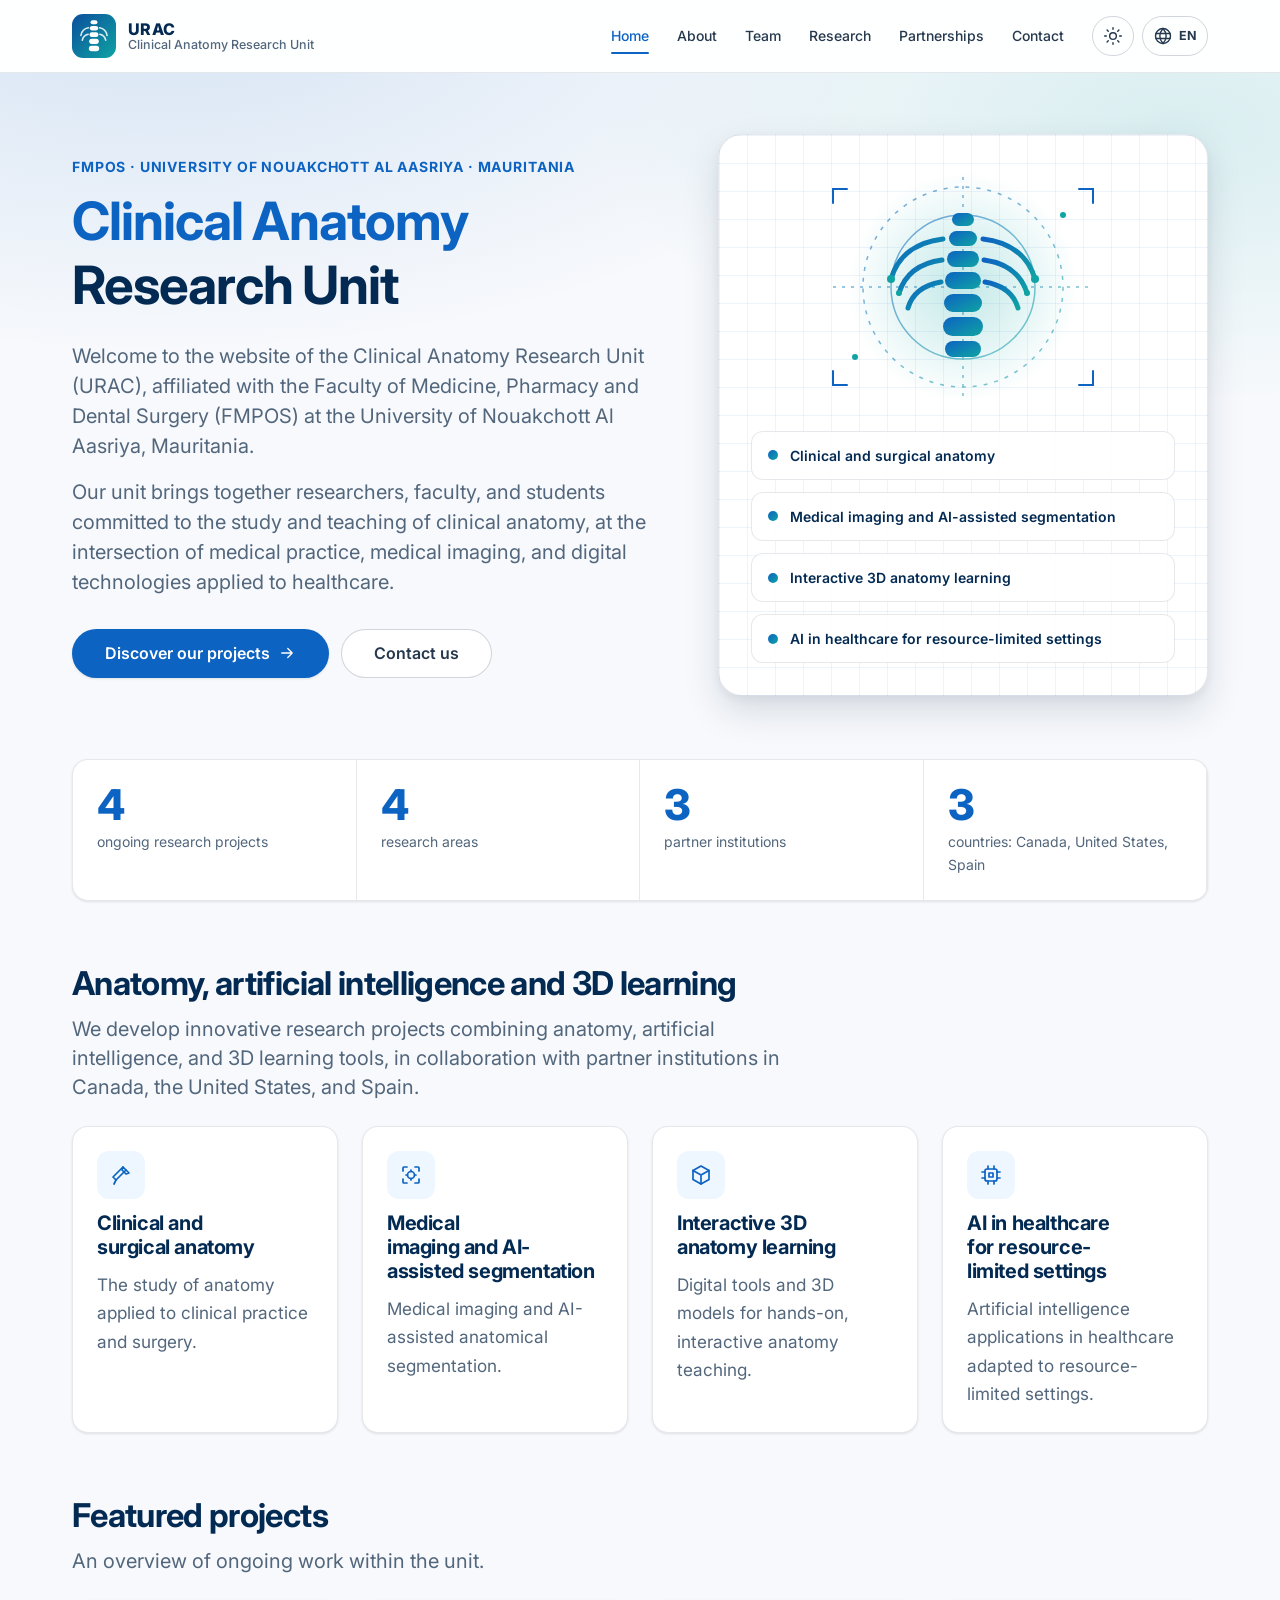
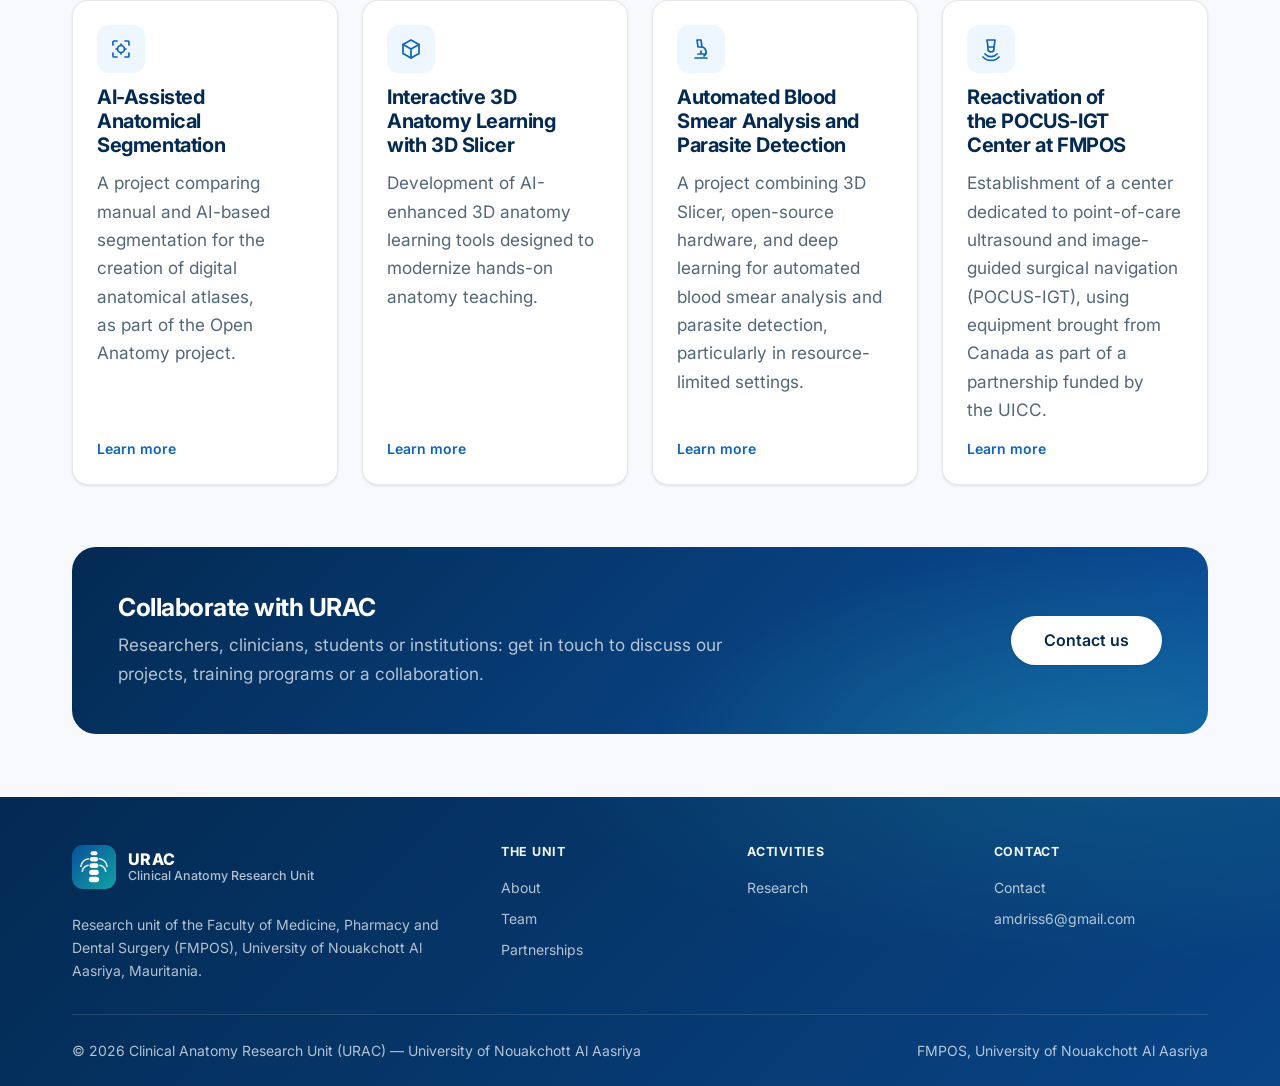
==== commit dfcbcde4: "Fill in contact details, remove social links, link partner websites - Contact: email, phone and univ" ====
--- a/index.html
+++ b/index.html
@@ -313,18 +313,21 @@
                                 <span class="tag" data-i18n="partners.p1.country"></span>
                                 <h2 class="card__title" data-i18n="partners.p1.name"></h2>
                                 <p class="card__text" data-i18n="partners.p1.text"></p>
+                                <a class="card__more" href="https://www.queensu.ca/" target="_blank" rel="noopener"><span data-i18n="partners.website"></span> ↗</a>
                             </article>
                             <article class="card reveal">
                                 <span class="partner__flag" aria-hidden="true">🇺🇸</span>
                                 <span class="tag" data-i18n="partners.p2.country"></span>
                                 <h2 class="card__title" data-i18n="partners.p2.name"></h2>
                                 <p class="card__text" data-i18n="partners.p2.text"></p>
+                                <a class="card__more" href="https://www.brighamandwomens.org/" target="_blank" rel="noopener"><span data-i18n="partners.website"></span> ↗</a>
                             </article>
                             <article class="card reveal">
                                 <span class="partner__flag" aria-hidden="true">🇪🇸</span>
                                 <span class="tag" data-i18n="partners.p3.country"></span>
                                 <h2 class="card__title" data-i18n="partners.p3.name"></h2>
                                 <p class="card__text" data-i18n="partners.p3.text"></p>
+                                <a class="card__more" href="https://www.ulpgc.es/" target="_blank" rel="noopener"><span data-i18n="partners.website"></span> ↗</a>
                             </article>
                         </div>
                     </section>
@@ -372,13 +375,6 @@
                                     <span class="contact-item__value" data-config="contact.address"></span>
                                 </div>
                             </div>
-                            <div class="contact-item">
-                                <span class="card__icon" data-icon="link"></span>
-                                <div>
-                                    <span class="contact-item__label" data-i18n="contact.follow"></span>
-                                    <div data-list="social"></div>
-                                </div>
-                            </div>
                         </div>
                     </section>
                 </div>
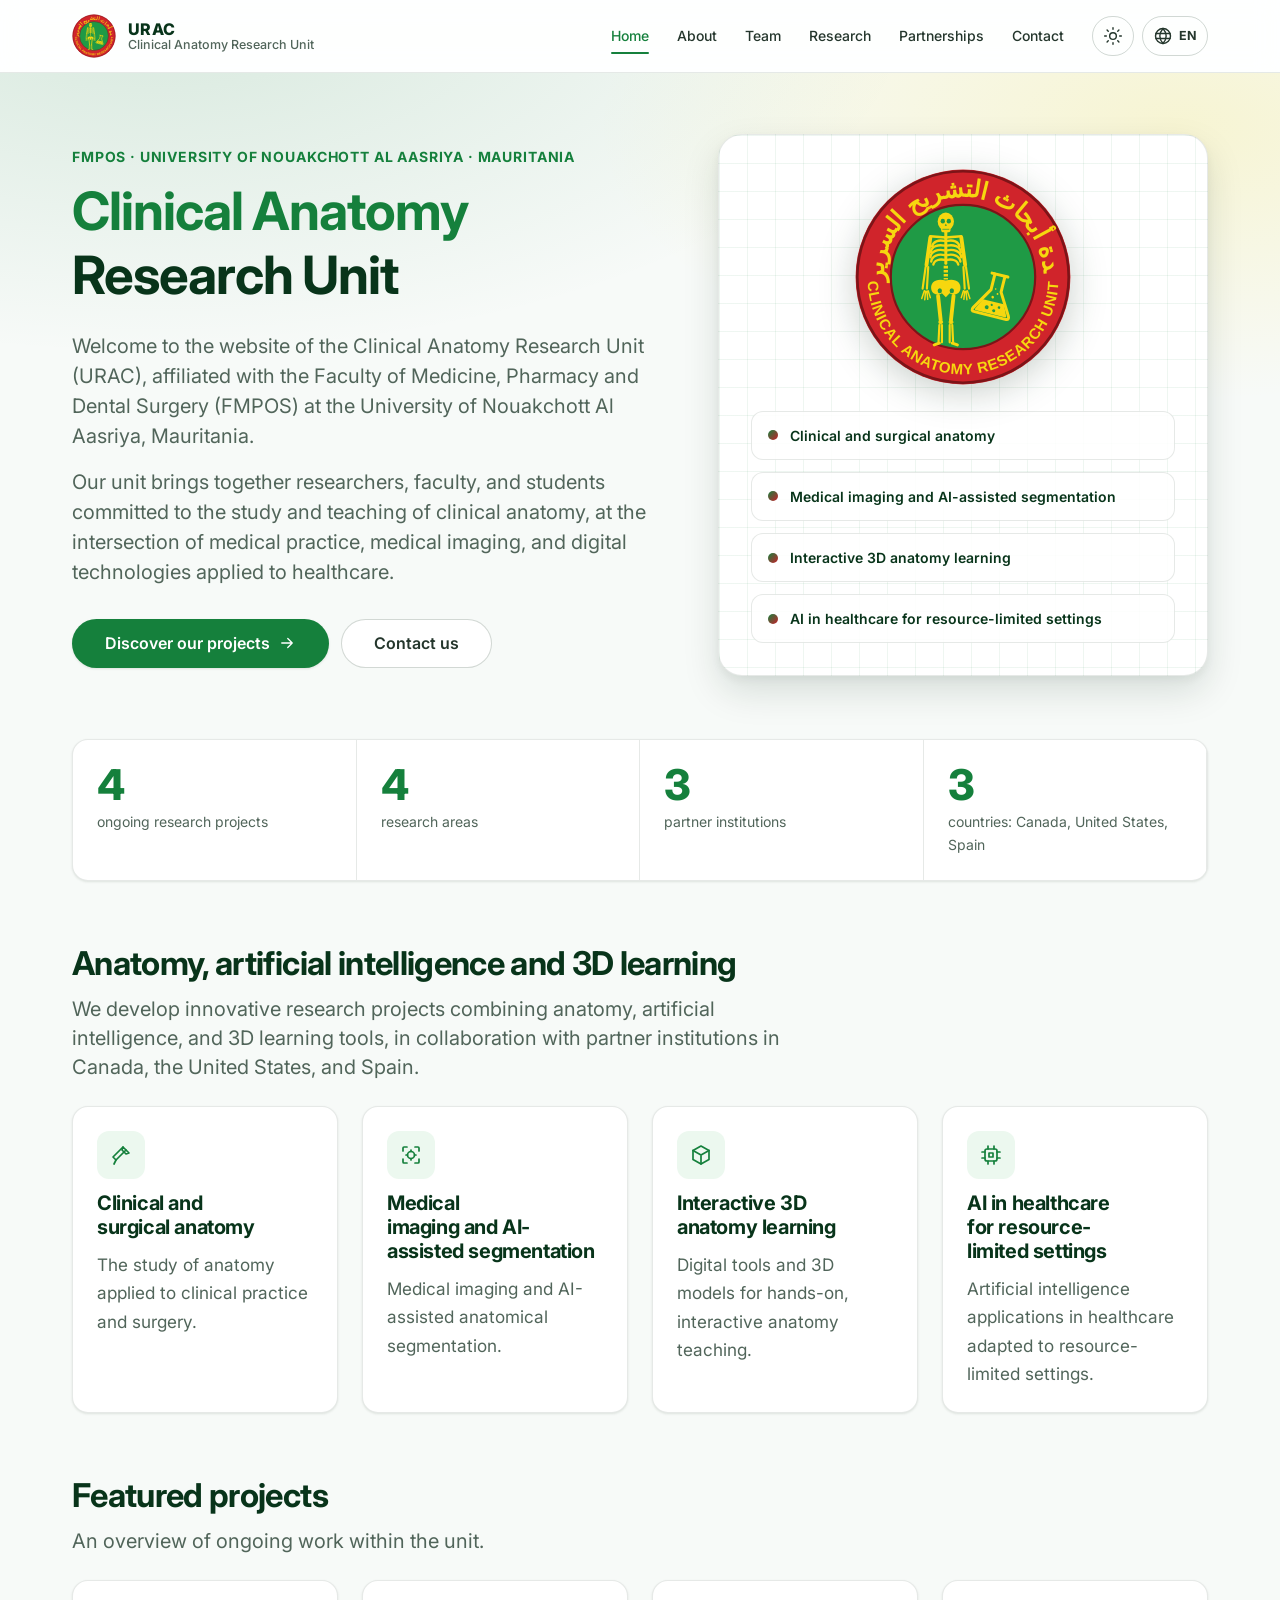
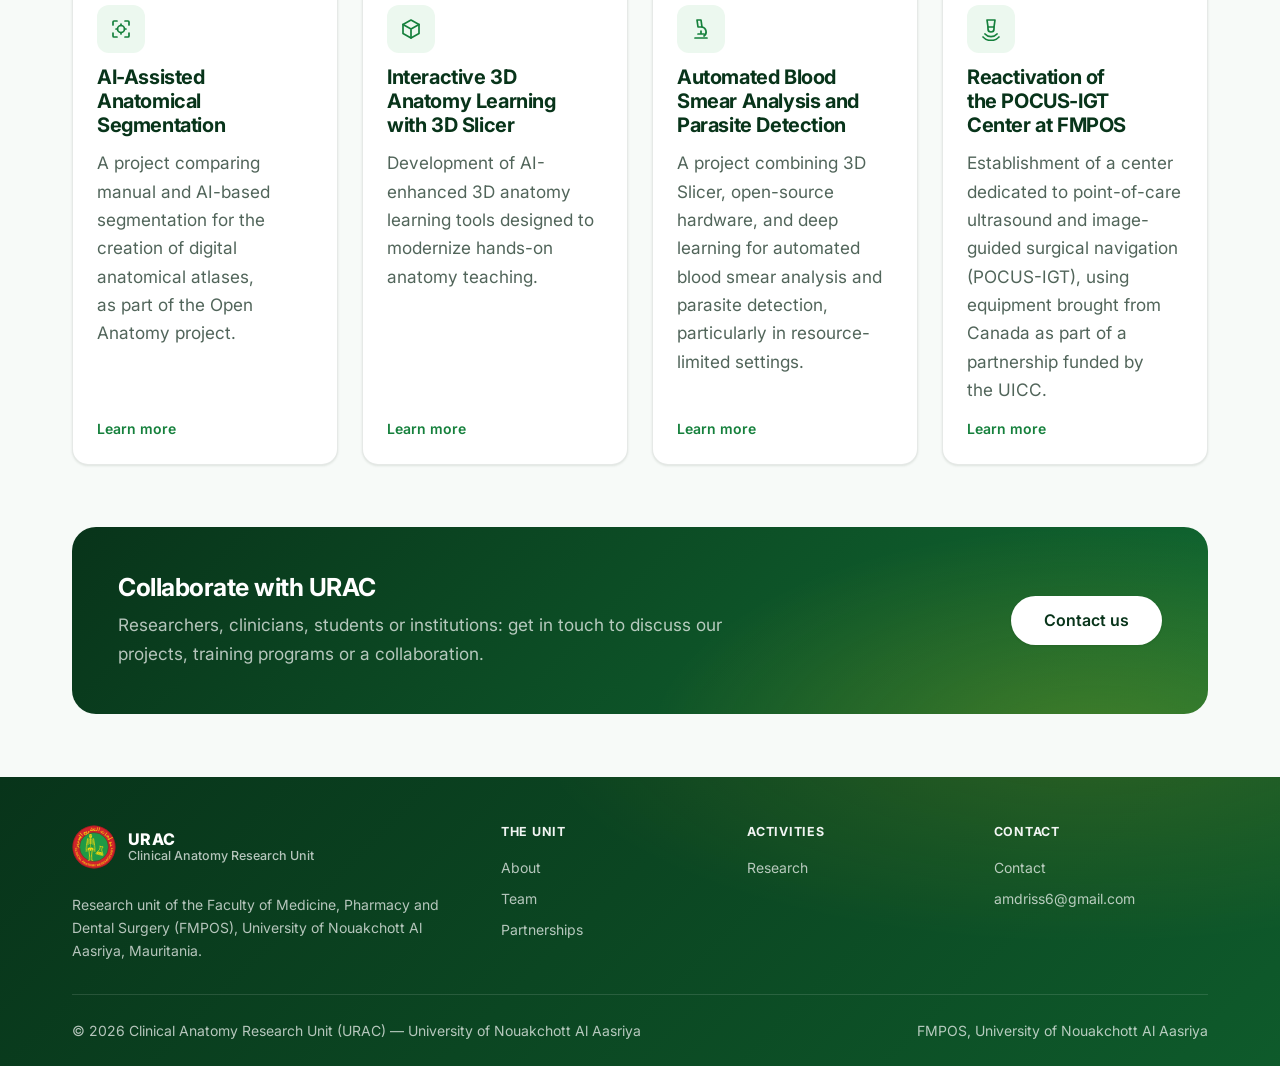
==== commit b6524776: "Use the official URAC logo and align the site palette with it - Redraw the unit's logo as a clean ve" ====
--- a/index.html
+++ b/index.html
@@ -5,7 +5,7 @@
         <meta name="viewport" content="width=device-width, initial-scale=1" />
         <title>URAC — Unité de Recherche en Anatomie Clinique</title>
         <meta name="description" content="Unité de Recherche en Anatomie Clinique (URAC) — FMPOS, Université de Nouakchott Al Aasriya, Mauritanie." />
-        <meta name="theme-color" content="#032a52" />
+        <meta name="theme-color" content="#08341a" />
         <meta property="og:title" content="URAC — Unité de Recherche en Anatomie Clinique" />
         <meta property="og:description" content="Unité de Recherche en Anatomie Clinique (URAC) — FMPOS, Université de Nouakchott Al Aasriya, Mauritanie." />
         <link rel="icon" type="image/svg+xml" href="assets/img/favicon.svg" />
@@ -43,7 +43,7 @@
                             </div>
                         </div>
                         <aside class="hero-panel" aria-labelledby="panel-title">
-                            <img class="hero-panel__art" src="assets/img/hero.svg" alt="" width="340" height="240" />
+                            <img class="hero-panel__art" src="assets/img/logo.svg" alt="" width="220" height="220" />
                             <h2 id="panel-title" class="visually-hidden" data-i18n="home.panelTitle"></h2>
                             <ul class="hero-panel__list">
                                 <li><span class="dot"></span><span data-i18n="about.axes.a1.title"></span></li>
--- a/assets/css/style.css
+++ b/assets/css/style.css
@@ -4,48 +4,50 @@
    ========================================================================== */
 
 :root {
-    --navy-950: #021a33;
-    --navy-900: #032a52;
-    --navy-800: #0a3a6b;
-    --blue-700: #0b4f9c;
-    --blue-600: #0d63c2;
-    --blue-300: #8cc3ff;
-    --blue-200: #bcdcff;
-    --blue-50: #eef6ff;
-    --teal-500: #0fa3a3;
-    --teal-400: #2fc4c0;
+    --green-950: #04200f;
+    --green-900: #08341a;
+    --green-800: #0d4824;
+    --green-700: #116a32;
+    --green-600: #15803c;
+    --green-300: #86d9a0;
+    --green-200: #b9ebc7;
+    --green-50: #ecf8ef;
+    --red-600: #c8202b;
+    --red-400: #f0646a;
+    --gold-400: #f6d70f;
     --coral-500: #d9534f;
 
     color-scheme: light;
 
-    --color-bg: #f7f9fc;
-    --color-bg-subtle: #eef2f7;
+    --color-bg: #f7faf8;
+    --color-bg-subtle: #eef4f0;
     --color-surface: #ffffff;
     --color-surface-raised: #ffffff;
-    --color-border: rgb(10 30 60 / 10%);
-    --color-border-strong: rgb(10 30 60 / 18%);
-    --color-text: #25384d;
-    --color-text-muted: #52667c;
-    --color-text-subtle: #6b7c90;
-    --color-heading: var(--navy-900);
-    --color-primary: var(--blue-600);
-    --color-primary-hover: var(--blue-700);
+    --color-border: rgb(10 40 20 / 10%);
+    --color-border-strong: rgb(10 40 20 / 18%);
+    --color-text: #24362c;
+    --color-text-muted: #51655a;
+    --color-text-subtle: #697b71;
+    --color-heading: var(--green-900);
+    --color-primary: var(--green-600);
+    --color-primary-hover: var(--green-700);
     --color-primary-contrast: #ffffff;
-    --color-primary-soft: var(--blue-50);
-    --color-primary-soft-border: rgb(13 99 194 / 24%);
-    --color-accent: var(--teal-500);
-    --color-focus: #3b8bf6;
-    --color-band: var(--navy-900);
-    --color-band-2: var(--blue-700);
+    --color-primary-soft: var(--green-50);
+    --color-primary-soft-border: rgb(21 128 60 / 24%);
+    --color-accent: var(--red-600);
+    --color-focus: #22a04a;
+    --color-highlight: var(--gold-400);
+    --color-band: var(--green-900);
+    --color-band-2: var(--green-700);
     --color-band-text: rgb(255 255 255 / 94%);
     --color-band-text-muted: rgb(255 255 255 / 70%);
-    --color-grid-line: rgb(13 99 194 / 7%);
+    --color-grid-line: rgb(21 128 60 / 7%);
     --color-placeholder: #9a6a00;
 
-    --shadow-xs: 0 1px 2px rgb(10 30 60 / 5%);
-    --shadow-sm: 0 1px 3px rgb(10 30 60 / 7%), 0 1px 2px rgb(10 30 60 / 4%);
-    --shadow-md: 0 6px 16px rgb(10 30 60 / 9%), 0 2px 4px rgb(10 30 60 / 4%);
-    --shadow-lg: 0 16px 36px rgb(10 30 60 / 13%), 0 4px 8px rgb(10 30 60 / 5%);
+    --shadow-xs: 0 1px 2px rgb(10 40 20 / 5%);
+    --shadow-sm: 0 1px 3px rgb(10 40 20 / 7%), 0 1px 2px rgb(10 40 20 / 4%);
+    --shadow-md: 0 6px 16px rgb(10 40 20 / 9%), 0 2px 4px rgb(10 40 20 / 4%);
+    --shadow-lg: 0 16px 36px rgb(10 40 20 / 13%), 0 4px 8px rgb(10 40 20 / 5%);
 
     --font-sans: 'Inter', 'Segoe UI', system-ui, -apple-system, 'Noto Sans', sans-serif;
 
@@ -88,25 +90,25 @@
 :root[data-theme='dark'] {
     color-scheme: dark;
 
-    --color-bg: #07111f;
-    --color-bg-subtle: #0c1a2d;
-    --color-surface: #101f35;
-    --color-surface-raised: #15263f;
-    --color-border: rgb(148 170 200 / 17%);
-    --color-border-strong: rgb(148 170 200 / 30%);
-    --color-text: #dbe6f3;
-    --color-text-muted: #a2b4c9;
-    --color-text-subtle: #8b9db3;
-    --color-heading: #eef4fb;
-    --color-primary: var(--blue-300);
-    --color-primary-hover: var(--blue-200);
-    --color-primary-contrast: var(--navy-950);
-    --color-primary-soft: rgb(140 195 255 / 12%);
-    --color-primary-soft-border: rgb(140 195 255 / 30%);
-    --color-accent: var(--teal-400);
-    --color-band: #050d18;
-    --color-band-2: #0b2a4d;
-    --color-grid-line: rgb(140 195 255 / 7%);
+    --color-bg: #07130c;
+    --color-bg-subtle: #0c1d13;
+    --color-surface: #11251a;
+    --color-surface-raised: #162d20;
+    --color-border: rgb(150 190 165 / 17%);
+    --color-border-strong: rgb(150 190 165 / 30%);
+    --color-text: #dcebe1;
+    --color-text-muted: #a5bbad;
+    --color-text-subtle: #8da496;
+    --color-heading: #eff7f1;
+    --color-primary: var(--green-300);
+    --color-primary-hover: var(--green-200);
+    --color-primary-contrast: var(--green-950);
+    --color-primary-soft: rgb(134 217 160 / 12%);
+    --color-primary-soft-border: rgb(134 217 160 / 30%);
+    --color-accent: var(--red-400);
+    --color-band: #04100a;
+    --color-band-2: #0d3a20;
+    --color-grid-line: rgb(134 217 160 / 7%);
     --color-placeholder: #f2c14e;
 
     --shadow-xs: 0 1px 2px rgb(0 0 0 / 40%);
@@ -718,7 +720,7 @@
     padding-block: clamp(2rem, 1.4rem + 3vw, 4rem) var(--section-gap);
     background:
         radial-gradient(70rem 32rem at 12% -10%, color-mix(in srgb, var(--color-primary) 14%, transparent), transparent 68%),
-        radial-gradient(55rem 26rem at 92% 8%, color-mix(in srgb, var(--color-accent) 13%, transparent), transparent 66%);
+        radial-gradient(55rem 26rem at 92% 8%, color-mix(in srgb, var(--color-highlight) 16%, transparent), transparent 66%);
 }
 
 .hero__title {
@@ -757,8 +759,9 @@
 
 .hero-panel__art {
     width: 100%;
-    max-width: 340px;
+    max-width: 220px;
     margin: 0 auto var(--space-5);
+    filter: drop-shadow(0 8px 18px rgb(10 40 20 / 22%));
 }
 
 .hero-panel__list {
@@ -993,7 +996,7 @@
     padding: clamp(1.75rem, 1.3rem + 2vw, 3rem);
     border-radius: var(--radius-xl);
     background:
-        radial-gradient(40rem 20rem at 90% 120%, rgb(47 196 192 / 30%), transparent 70%),
+        radial-gradient(40rem 20rem at 90% 120%, color-mix(in srgb, var(--color-highlight) 22%, transparent), transparent 70%),
         linear-gradient(135deg, var(--color-band) 0%, var(--color-band-2) 100%);
     color: var(--color-band-text);
 }
@@ -1012,12 +1015,12 @@
 
 .cta-band .btn {
     background-color: #fff;
-    color: var(--navy-900);
+    color: var(--green-900);
 }
 
 .cta-band .btn:hover {
-    background-color: var(--blue-50);
-    color: var(--navy-900);
+    background-color: var(--green-50);
+    color: var(--green-900);
 }
 
 /* Team */
@@ -1145,7 +1148,7 @@
 .site-footer {
     margin-top: auto;
     background:
-        radial-gradient(50rem 20rem at 85% -20%, rgb(47 196 192 / 18%), transparent 70%),
+        radial-gradient(50rem 20rem at 85% -20%, color-mix(in srgb, var(--color-highlight) 14%, transparent), transparent 70%),
         linear-gradient(135deg, var(--color-band) 0%, var(--color-band-2) 140%);
     color: var(--color-band-text);
 }
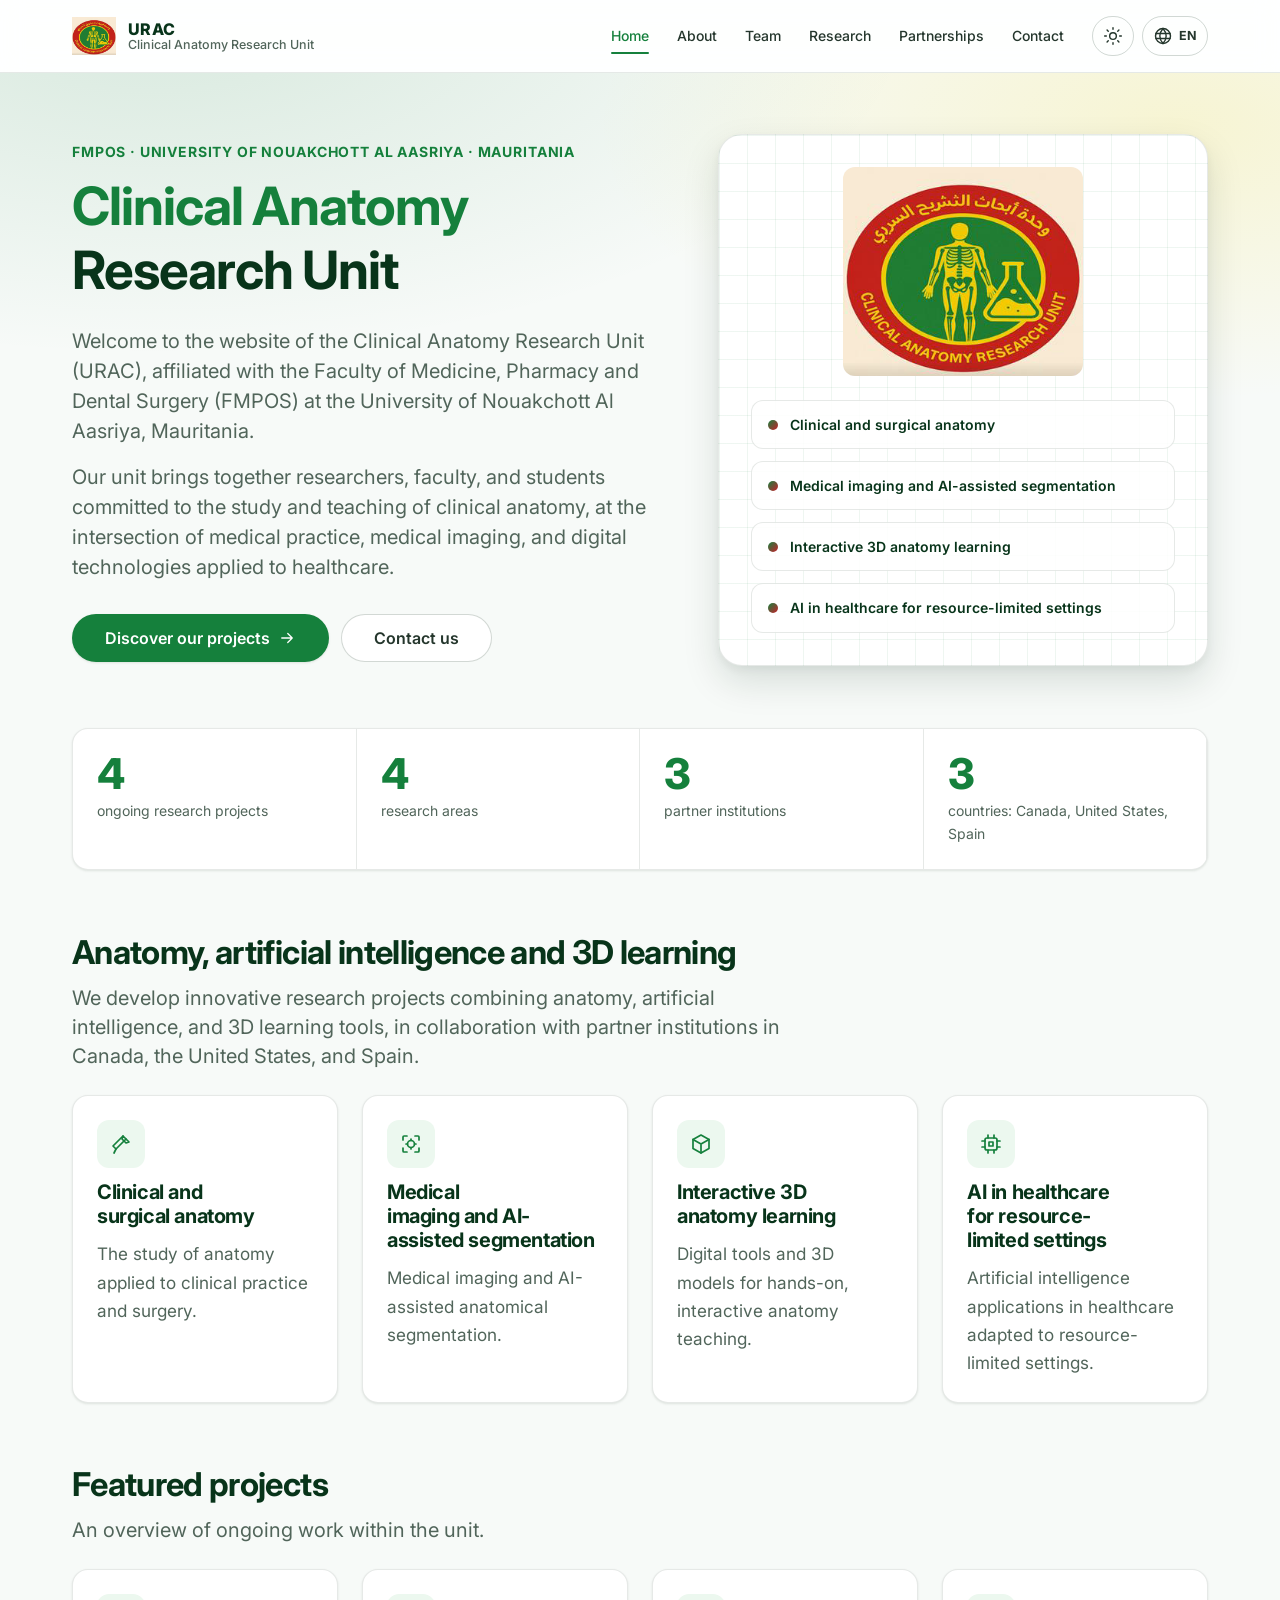
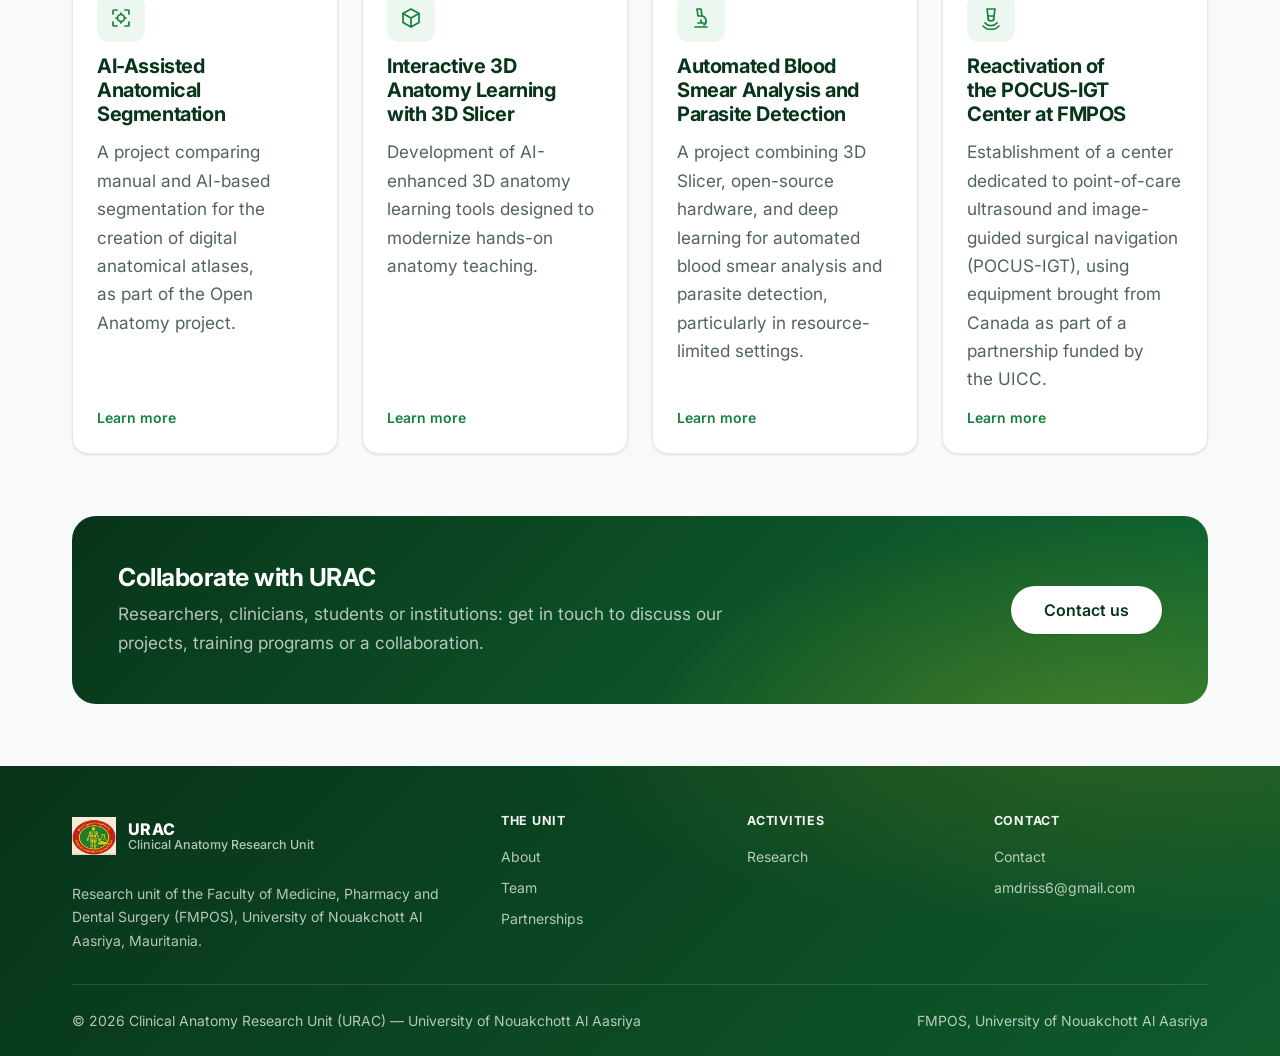
==== commit c50ce00f: "Use the original logo image, only the download arrow removed Replace the redrawn SVG logo and favico" ====
--- a/index.html
+++ b/index.html
@@ -8,7 +8,7 @@
         <meta name="theme-color" content="#08341a" />
         <meta property="og:title" content="URAC — Unité de Recherche en Anatomie Clinique" />
         <meta property="og:description" content="Unité de Recherche en Anatomie Clinique (URAC) — FMPOS, Université de Nouakchott Al Aasriya, Mauritanie." />
-        <link rel="icon" type="image/svg+xml" href="assets/img/favicon.svg" />
+        <link rel="icon" type="image/png" href="assets/img/logo.png" />
         <link rel="preconnect" href="https://fonts.googleapis.com" />
         <link rel="preconnect" href="https://fonts.gstatic.com" crossorigin />
         <link href="https://fonts.googleapis.com/css2?family=Inter:wght@400;500;600;700;800&display=swap" rel="stylesheet" />
@@ -43,7 +43,7 @@
                             </div>
                         </div>
                         <aside class="hero-panel" aria-labelledby="panel-title">
-                            <img class="hero-panel__art" src="assets/img/logo.svg" alt="" width="220" height="220" />
+                            <img class="hero-panel__art" src="assets/img/logo.png" alt="" width="313" height="273" />
                             <h2 id="panel-title" class="visually-hidden" data-i18n="home.panelTitle"></h2>
                             <ul class="hero-panel__list">
                                 <li><span class="dot"></span><span data-i18n="about.axes.a1.title"></span></li>
--- a/assets/css/style.css
+++ b/assets/css/style.css
@@ -369,6 +369,7 @@
 .brand img {
     width: 44px;
     height: 44px;
+    object-fit: contain;
 }
 
 .brand__wordmark {
@@ -759,9 +760,10 @@
 
 .hero-panel__art {
     width: 100%;
-    max-width: 220px;
+    max-width: 240px;
+    height: auto;
     margin: 0 auto var(--space-5);
-    filter: drop-shadow(0 8px 18px rgb(10 40 20 / 22%));
+    border-radius: var(--radius-md);
 }
 
 .hero-panel__list {
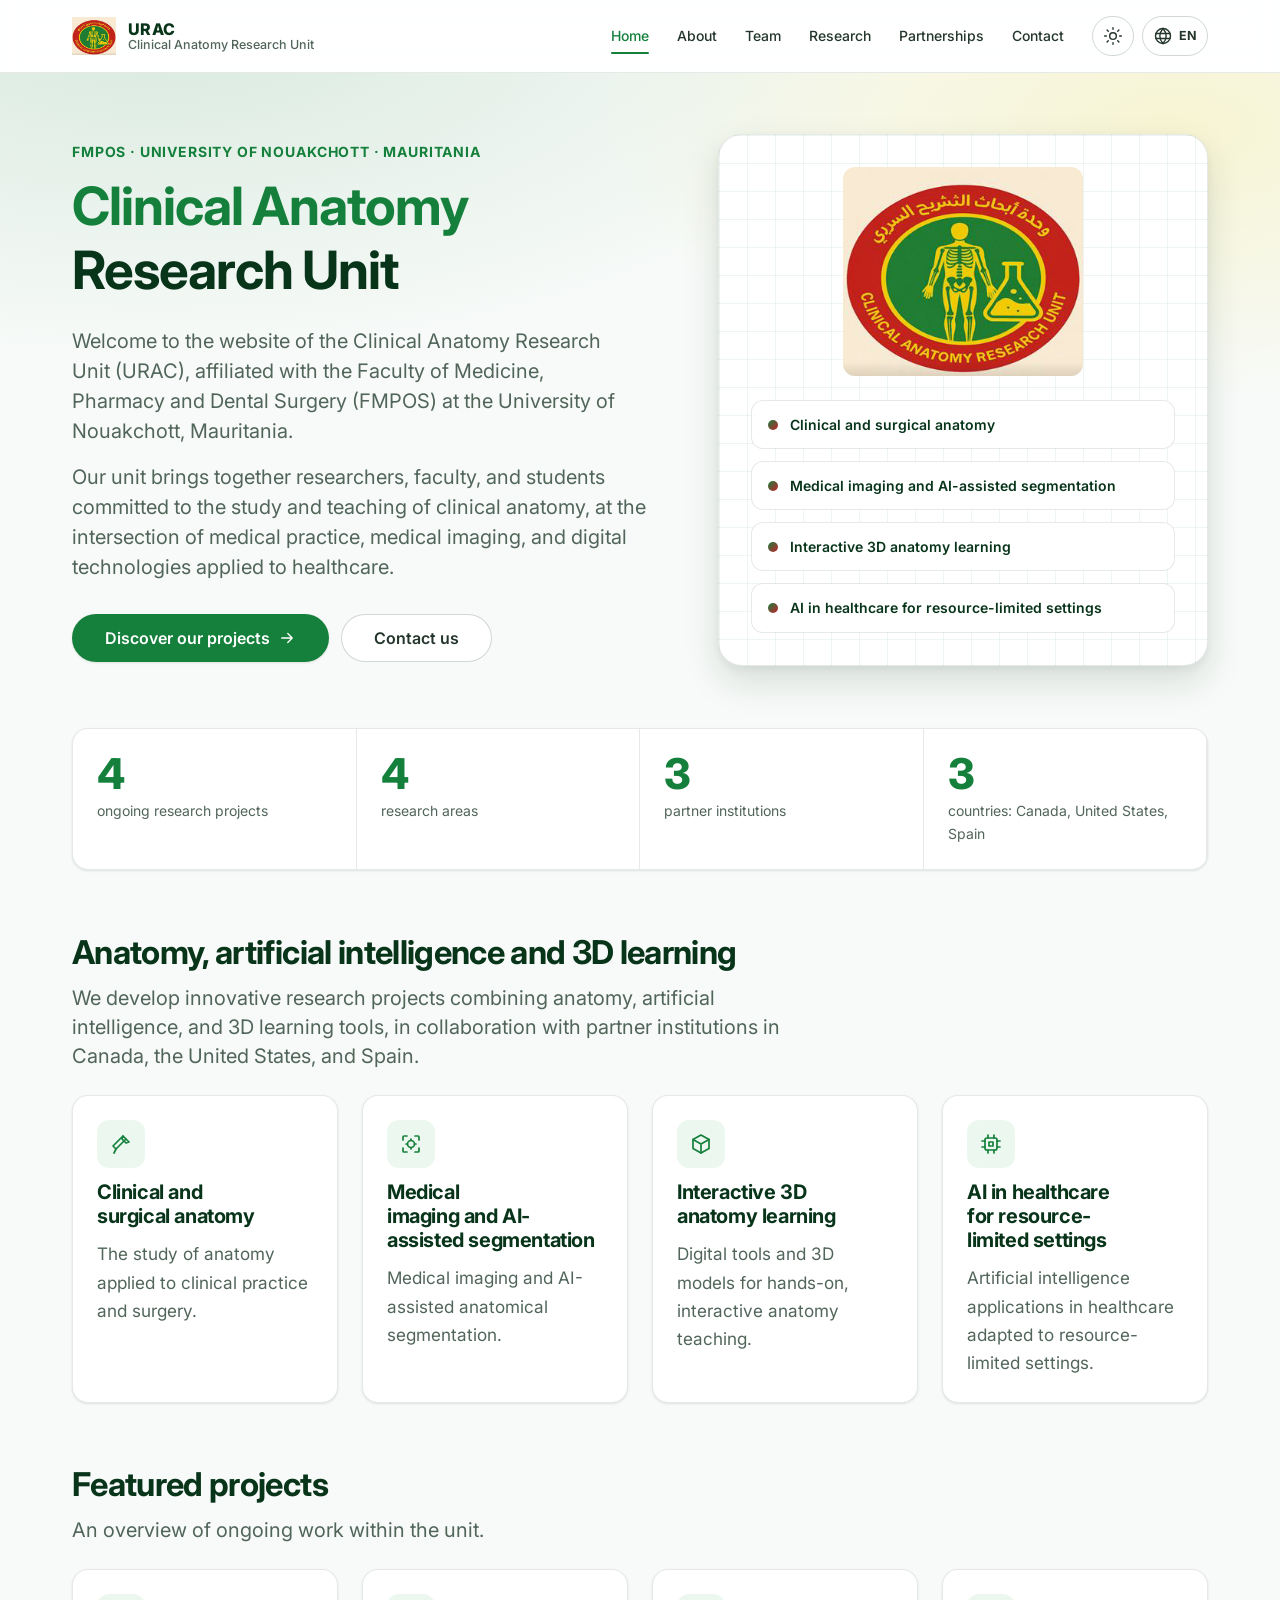
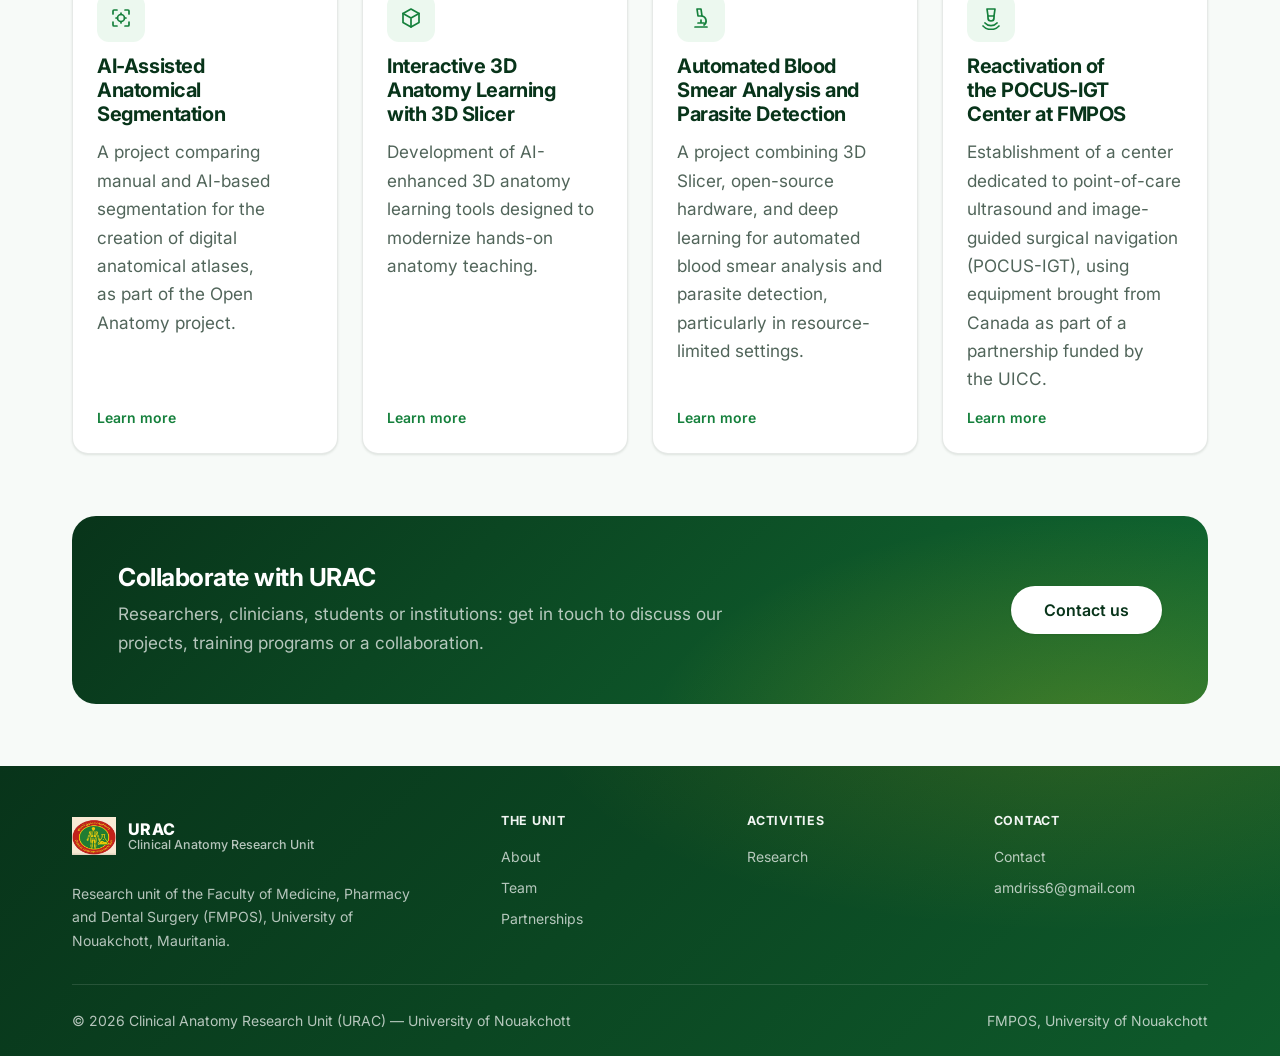
==== commit 40c0e13b: "Drop "Al Aasriya" from the university name Co-Authored-By: Claude Opus 5.5 <noreply@anthropic.com>" ====
--- a/index.html
+++ b/index.html
@@ -4,10 +4,10 @@
         <meta charset="UTF-8" />
         <meta name="viewport" content="width=device-width, initial-scale=1" />
         <title>URAC — Unité de Recherche en Anatomie Clinique</title>
-        <meta name="description" content="Unité de Recherche en Anatomie Clinique (URAC) — FMPOS, Université de Nouakchott Al Aasriya, Mauritanie." />
+        <meta name="description" content="Unité de Recherche en Anatomie Clinique (URAC) — FMPOS, Université de Nouakchott, Mauritanie." />
         <meta name="theme-color" content="#08341a" />
         <meta property="og:title" content="URAC — Unité de Recherche en Anatomie Clinique" />
-        <meta property="og:description" content="Unité de Recherche en Anatomie Clinique (URAC) — FMPOS, Université de Nouakchott Al Aasriya, Mauritanie." />
+        <meta property="og:description" content="Unité de Recherche en Anatomie Clinique (URAC) — FMPOS, Université de Nouakchott, Mauritanie." />
         <link rel="icon" type="image/png" href="assets/img/logo.png" />
         <link rel="preconnect" href="https://fonts.googleapis.com" />
         <link rel="preconnect" href="https://fonts.gstatic.com" crossorigin />
